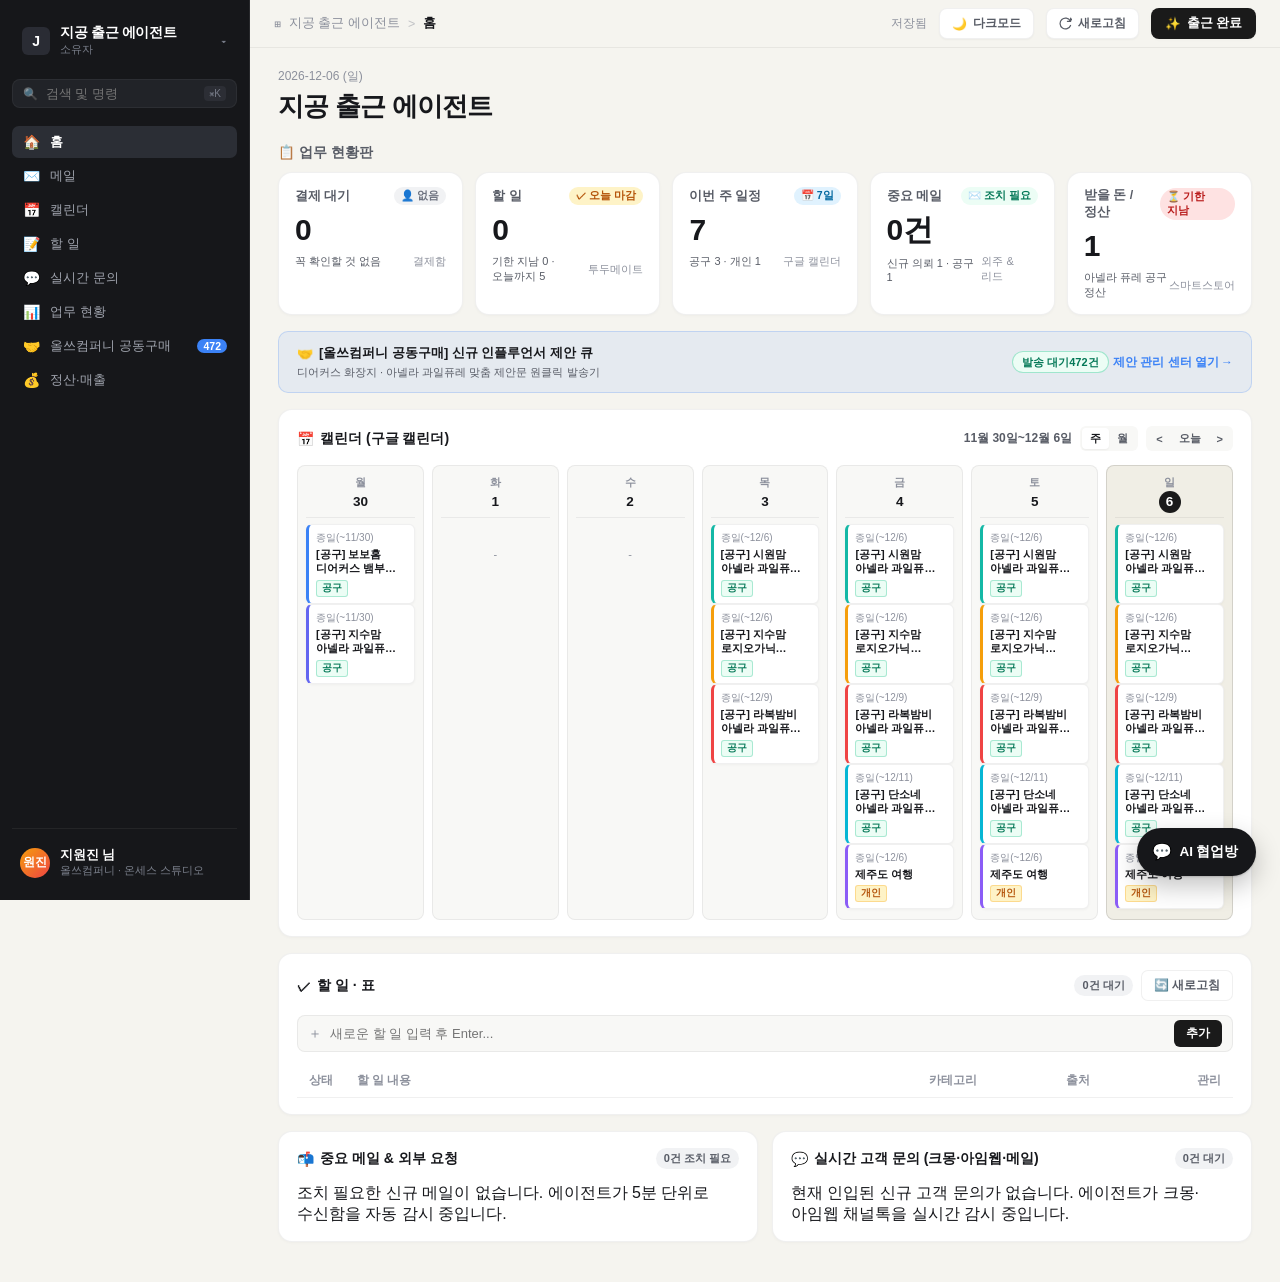
==== index.html @ 7f2f531b "chore: AI 협업방 iframe 캐시 버전 갱신(20261117b)" ====
<!DOCTYPE html>
<html lang="ko" data-theme="light">
<head>
  <meta charset="UTF-8">
  <meta name="viewport" content="width=device-width, initial-scale=1.0, maximum-scale=1.0, user-scalable=no">
  <title>지공 출근 에이전트 | 업무 현황 대시보드</title>
  <link rel="stylesheet" href="styles.css?v=20261116_airoomwide">
</head>
<body>
  <div class="app-container">
    <!-- Desktop Sidebar (Dark Theme) -->
    <aside class="sidebar">
      <!-- Workspace Brand Header -->
      <div class="workspace-header">
        <div class="workspace-brand">
          <div class="workspace-icon">J</div>
          <div class="workspace-titles">
            <div class="workspace-name">지공 출근 에이전트</div>
            <div class="workspace-role">소유자</div>
          </div>
        </div>
        <span class="workspace-arrow">▾</span>
      </div>

      <!-- Quick Command / Search Bar -->
      <div class="sidebar-search">
        <span class="search-icon">🔍</span>
        <input type="text" class="search-input" placeholder="검색 및 명령" readonly>
        <span class="search-shortcut">⌘K</span>
      </div>

      <!-- Main Navigation Menu -->
      <ul class="nav-menu">
        <li class="nav-item active" data-view="today-view">
          <span class="nav-icon">🏠</span>
          <span class="nav-label">홈</span>
        </li>
        <li class="nav-item" data-view="email-view">
          <span class="nav-icon">✉️</span>
          <span class="nav-label">메일</span>
          <span class="nav-badge" id="side-email-badge">1</span>
        </li>
        <li class="nav-item" data-view="calendar-view">
          <span class="nav-icon">📅</span>
          <span class="nav-label">캘린더</span>
        </li>
        <li class="nav-item" data-view="todo-view">
          <span class="nav-icon">📝</span>
          <span class="nav-label">할 일</span>
          <span class="nav-badge" id="side-todo-badge">5</span>
        </li>
        <li class="nav-item" data-view="inquiry-view">
          <span class="nav-icon">💬</span>
          <span class="nav-label">실시간 문의</span>
          <span class="nav-badge" id="side-inquiry-badge">3</span>
        </li>
        <li class="nav-item" data-view="work-status-view">
          <span class="nav-icon">📊</span>
          <span class="nav-label">업무 현황</span>
        </li>
        <li class="nav-item" data-view="gonggu-view">
          <span class="nav-icon">🤝</span>
          <span class="nav-label">올쓰컴퍼니 공동구매</span>
          <span class="nav-badge" id="side-gonggu-badge" style="background: var(--accent-blue); color: #fff;">30</span>
        </li>
        <li class="nav-item" data-view="sales-view">
          <span class="nav-icon">💰</span>
          <span class="nav-label">정산·매출</span>
        </li>
      </ul>

      <!-- User Profile at Sidebar Footer -->
      <div class="sidebar-footer">
        <div class="user-profile">
          <div class="avatar">원진</div>
          <div class="user-info">
            <div class="user-name">지원진 님</div>
            <div class="user-role">올쓰컴퍼니 · 온세스 스튜디오</div>
          </div>
        </div>
      </div>
    </aside>

    <!-- Mobile Drawer Backdrop -->
    <div class="sidebar-backdrop" id="sidebar-backdrop"></div>

    <!-- Main Content Area -->
    <div class="main-wrapper">
      <!-- Breadcrumb & Top Bar -->
      <header class="top-breadcrumb-bar">
        <div class="breadcrumb-left">
          <button class="mobile-menu-trigger" id="btn-mobile-sidebar-toggle" title="메뉴 열기">☰</button>
          <span class="crumb-icon">⊞</span>
          <span class="crumb-text">지공 출근 에이전트</span>
          <span class="crumb-sep">&gt;</span>
          <span class="crumb-active" id="breadcrumb-current">홈</span>
        </div>
        <div class="breadcrumb-right">
          <span class="status-save-text">저장됨</span>
          <button class="btn-header-tool" id="btn-theme-toggle" title="테마 전환">
            <span id="btn-theme-icon">🌙</span>
            <span id="btn-theme-label">다크모드</span>
          </button>
          <button class="btn-header-tool" id="btn-refresh-data" title="최신 데이터 새로고침 (메일·투두·캘린더)">
            <svg class="refresh-icon" width="13" height="13" viewBox="0 0 24 24" fill="none" stroke="currentColor" stroke-width="2.2" stroke-linecap="round" stroke-linejoin="round">
              <path d="M21.5 2v6h-6M21.34 15.57a10 10 0 1 1-.57-8.38l5.67-5.67"/>
            </svg>
            <span id="btn-refresh-label">새로고침</span>
          </button>
          <button class="btn-primary" id="btn-run-agent">
            <span>✨</span>
            <span id="btn-run-agent-text">출근 완료</span>
          </button>
          <script>
            (function(){
              try {
                var s = localStorage.getItem('jeegong_work_state');
                var b = document.getElementById('btn-run-agent');
                if (b && s === 'checked_in') {
                  b.className = 'btn-primary work-active';
                  b.innerHTML = '<span>🌙</span><span id="btn-run-agent-text">업무 종료</span>';
                } else if (b && s === 'finished') {
                  b.className = 'btn-primary work-finished';
                  b.innerHTML = '<span>🎉</span><span id="btn-run-agent-text">퇴근 완료 ✓</span>';
                }
              } catch(e) {}
            })();
          </script>
        </div>
      </header>

      <!-- Page Main Title Header -->
      <div class="dashboard-page-header">
        <div class="header-titles">
          <div class="sub-date" id="current-date-text">2026-11-10 (화)</div>
          <h1 class="main-title" id="page-title">지공 출근 에이전트</h1>
        </div>
      </div>

      <!-- Mobile Nav Tabs -->
      <nav class="mobile-nav-tabs">
        <button class="mobile-tab-btn active" data-view="today-view">🏠 홈</button>
        <button class="mobile-tab-btn" data-view="email-view">✉️ 메일</button>
        <button class="mobile-tab-btn" data-view="calendar-view">📅 캘린더</button>
        <button class="mobile-tab-btn" data-view="todo-view">📝 할 일</button>
        <button class="mobile-tab-btn" data-view="inquiry-view">💬 실시간 문의</button>
        <button class="mobile-tab-btn" data-view="work-status-view">📊 업무 현황</button>
        <button class="mobile-tab-btn" data-view="gonggu-view">🤝 공구 영업</button>
        <button class="mobile-tab-btn" data-view="sales-view">💰 정산·매출</button>
      </nav>

      <main class="content-body">
        <!-- VIEW 1: HOME (오늘의 업무 현황판) -->
        <section class="view-section active" id="today-view">
          
          <!-- 1. 업무 현황판 (5대 지표 카드 헤더) -->
          <div class="section-block-title">
            <span>📋 업무 현황판</span>
          </div>

          <div class="metrics-card-grid">
            <!-- 1. 결제 대기 -->
            <div class="metric-card">
              <div class="metric-card-top">
                <span class="metric-title">결제 대기</span>
                <span class="metric-pill pill-subtle">👤 없음</span>
              </div>
              <div class="metric-value">0</div>
              <div class="metric-footer">
                <span class="metric-sub">꼭 확인할 것 없음</span>
                <span class="metric-cat">결제함</span>
              </div>
            </div>

            <!-- 2. 할 일 -->
            <div class="metric-card">
              <div class="metric-card-top">
                <span class="metric-title">할 일</span>
                <span class="metric-pill pill-warning">✓ 오늘 마감</span>
              </div>
              <div class="metric-value" id="stat-todo-count">5</div>
              <div class="metric-footer">
                <span class="metric-sub">기한 지남 0 · 오늘까지 5</span>
                <span class="metric-cat">투두메이트</span>
              </div>
            </div>

            <!-- 3. 이번 주 일정 -->
            <div class="metric-card">
              <div class="metric-card-top">
                <span class="metric-title">이번 주 일정</span>
                <span class="metric-pill pill-info">📅 7일</span>
              </div>
              <div class="metric-value" id="stat-calendar-count">4</div>
              <div class="metric-footer">
                <span class="metric-sub">공구 3 · 개인 1</span>
                <span class="metric-cat">구글 캘린더</span>
              </div>
            </div>

            <!-- 4. 중요 메일 -->
            <div class="metric-card">
              <div class="metric-card-top">
                <span class="metric-title">중요 메일</span>
                <span class="metric-pill pill-success">✉️ 조치 필요</span>
              </div>
              <div class="metric-value" id="stat-email-count">3</div>
              <div class="metric-footer">
                <span class="metric-sub">신규 의뢰 1 · 공구 1</span>
                <span class="metric-cat">외주 & 리드</span>
              </div>
            </div>

            <!-- 5. 받을 돈 / 정산 -->
            <div class="metric-card">
              <div class="metric-card-top">
                <span class="metric-title">받을 돈 / 정산</span>
                <span class="metric-pill pill-danger">⏳ 기한 지남</span>
              </div>
              <div class="metric-value">1</div>
              <div class="metric-footer">
                <span class="metric-sub">아넬라 퓨레 공구 정산</span>
                <span class="metric-cat">스마트스토어</span>
              </div>
            </div>
          </div>

          <!-- [중요] 오늘 공동구매 실무 핵심 하이라이트 배너 -->
          <div class="today-gonggu-highlight-banner" onclick="if(window.switchNavView){window.switchNavView('gonggu-view');}else{document.querySelector('[data-view=\'gonggu-view\']').click();}">
            <div class="banner-text-area">
              <div style="font-size: 13px; font-weight: 700; color: var(--text-primary); display: flex; align-items: center; gap: 6px;">
                <span>🤝</span>
                <span>[올쓰컴퍼니 공동구매] 신규 인플루언서 제안 큐</span>
              </div>
              <div style="font-size: 11px; color: var(--text-secondary); margin-top: 3px;">
                디어커스 화장지 · 아넬라 과일퓨레 맞춤 제안문 원클릭 발송기
              </div>
            </div>
            <div class="banner-action-area">
              <span class="cat-tag cat-biz" style="font-size: 11px; font-weight: 600;">발송 대기 <span id="banner-gonggu-pending-count">83</span>건</span>
              <span style="font-size: 12px; color: var(--accent-blue); font-weight: 600; display: inline-flex; align-items: center; gap: 2px;">
                <span>제안 관리 센터 열기</span>
                <span>→</span>
              </span>
            </div>
          </div>

          <!-- 2. 구글 캘린더 주간 뷰 (단일 와이드 패널) -->
          <div class="dashboard-mid-grid">
            <div class="panel-card panel-calendar-week">
              <div class="panel-header">
                <div class="panel-title">
                  <span>📅</span>
                  <span id="cal-panel-title">캘린더 (구글 캘린더)</span>
                </div>
                <div class="cal-nav-controls">
                  <span class="cal-range-text" id="cal-week-range-text">11월 2일~8일</span>
                  <div class="cal-btn-group cal-mode-group">
                    <button class="cal-today-btn cal-mode-btn is-active" data-cal-mode="week">주</button>
                    <button class="cal-today-btn cal-mode-btn" data-cal-mode="month">월</button>
                  </div>
                  <div class="cal-btn-group">
                    <button class="cal-arrow-btn" id="btn-cal-prev" title="이전">&lt;</button>
                    <button class="cal-today-btn" id="btn-cal-today">오늘</button>
                    <button class="cal-arrow-btn" id="btn-cal-next" title="다음">&gt;</button>
                  </div>
                </div>
              </div>

              <!-- Weekly 7-Day Grid Container -->
              <div class="week-calendar-grid" id="week-calendar-container">
                <!-- Dynamically populated via JS -->
              </div>
            </div>
          </div>

          <!-- 3. 하단 섹션: ✓ 할 일 · 표 (Table Format) -->
          <div class="panel-card panel-todo-table-section">
            <div class="panel-header">
              <div class="panel-title">
                <span>✓</span>
                <span>할 일 · 표</span>
              </div>
              <div style="display: flex; align-items: center; gap: 8px;">
                <span class="section-badge" id="todomate-count-badge">5건 대기</span>
                <button class="btn-subtle" onclick="window.refreshTodomateOnly()" title="투두메이트 실시간 새로고침">🔄 새로고침</button>
              </div>
            </div>

            <!-- Quick Add Bar -->
            <div class="todo-quick-add-bar">
              <div class="todo-quick-add-input-wrap">
                <span class="quick-add-icon">＋</span>
                <input type="text" id="input-quick-add-todo" class="todo-quick-input" placeholder="새로운 할 일 입력 후 Enter..." autocomplete="off">
                <button type="button" class="btn-quick-add" onclick="window.handleQuickAddTodo()">추가</button>
              </div>
            </div>

            <!-- Modern Table Layout for Tasks -->
            <div class="todo-table-responsive">
              <table class="todo-modern-table">
                <thead>
                  <tr>
                    <th style="width: 44px; text-align: center;">상태</th>
                    <th>할 일 내용</th>
                    <th style="width: 140px;">카테고리</th>
                    <th style="width: 110px;">출처</th>
                    <th style="width: 100px; text-align: right;">관리</th>
                  </tr>
                </thead>
                <tbody id="todo-table-body">
                  <!-- Dynamically rendered via JS -->
                </tbody>
              </table>
            </div>
          </div>

          <!-- 4. 중요 메일 & 실시간 문의 & 업무 참고 자료 카드 섹션 -->
          <div class="dashboard-bottom-grid">
            <!-- 중요 메일 카드 -->
            <div class="panel-card">
              <div class="panel-header">
                <div class="panel-title">
                  <span>📬</span>
                  <span>중요 메일 & 외부 요청</span>
                </div>
                <span class="section-badge" id="email-badge">3건</span>
              </div>
              <div class="email-list" id="email-list-container">
                <!-- Injected via JS -->
              </div>
            </div>

            <!-- 실시간 고객 문의 카드 -->
            <div class="panel-card">
              <div class="panel-header">
                <div class="panel-title">
                  <span>💬</span>
                  <span>실시간 고객 문의 (크몽·아임웹·메일)</span>
                </div>
                <span class="section-badge" id="inquiry-badge">3건 대기</span>
              </div>
              <div class="inquiry-list" id="inquiry-list-container">
                <!-- Injected via JS -->
              </div>
            </div>
          </div>

        </section>

        <!-- VIEW 2: 메일 전용 뷰 -->
        <section class="view-section" id="email-view">
          <div class="view-summary-banner">
            <div>✉️ 조치 필요 <strong id="email-view-banner-count">0건</strong> · 온세스 스튜디오(`onsessdesign@gmail.com`), 개인(`dnjswls1540@gmail.com`), 네이버(`dnjsrns123@naver.com`) 3개 메일함 실시간 감지 중</div>
            <div style="font-size: 11px; color: var(--text-tertiary); white-space: nowrap;">5분 주기 자동 동기화</div>
          </div>
          <div class="panel-card">
            <div class="panel-header">
              <div class="panel-title">
                <span>✉️</span>
                <span>수신 메일 및 답장 초안 관리</span>
              </div>
              <span class="section-badge" id="email-view-badge">0건 조치 필요</span>
            </div>
            <div class="email-list" id="email-view-container">
              <!-- Injected via JS -->
            </div>
          </div>
        </section>

        <!-- VIEW 3: 캘린더 전용 뷰 -->
        <section class="view-section" id="calendar-view">
          <div class="view-summary-banner">
            <div>📅 이번 주 구글 캘린더 일정 <strong id="calendar-view-banner-count">0건</strong> · dnjswls1540@gmail.com</div>
            <div style="font-size: 11px; color: var(--text-tertiary); white-space: nowrap;">공동구매 런칭 및 개인 일정</div>
          </div>
          <div class="panel-card" style="margin-bottom: 16px;">
            <div class="panel-header">
              <div class="panel-title">
                <span>📅</span>
                <span>주간 캘린더 전체 그리드</span>
              </div>
              <div class="cal-nav-controls">
                <span class="cal-range-text" id="cal-full-range-text">11월 2일~8일</span>
              </div>
            </div>
            <div class="week-calendar-grid" id="calendar-full-view-container">
              <!-- Injected via JS -->
            </div>
          </div>
          <div class="panel-card">
            <div class="panel-header">
              <div class="panel-title">
                <span>📋</span>
                <span>주간 상세 일정 목록</span>
              </div>
              <span class="section-badge" id="calendar-agenda-badge">0건</span>
            </div>
            <div id="calendar-agenda-list" class="action-items-list">
              <!-- Injected via JS -->
            </div>
          </div>
        </section>

        <!-- VIEW 4: 할 일 전용 뷰 -->
        <section class="view-section" id="todo-view">
          <div class="view-summary-banner">
            <div>📝 오늘 미완료 <strong id="todo-view-banner-count">0건</strong> · 투두메이트(jeeallth) 및 에이전트 추천 우선순위</div>
            <div style="font-size: 11px; color: var(--text-tertiary); white-space: nowrap;">실시간 양방향 동기화</div>
          </div>
          <div class="panel-card">
            <div class="panel-header">
              <div class="panel-title">
                <span>📝</span>
                <span>오늘의 할 일 & 우선순위 관리</span>
              </div>
              <span class="section-badge" id="todo-view-badge">0건 남음</span>
            </div>
            <div class="todo-quick-add-bar">
              <div class="todo-quick-add-input-wrap">
                <span class="quick-add-icon">＋</span>
                <input type="text" class="todo-quick-input" id="todo-view-quick-input" placeholder="새로운 할 일 입력 후 Enter...">
                <button class="btn-quick-add" onclick="window.addTodoFromViewInput()">추가</button>
              </div>
            </div>
            <div class="todo-table-responsive">
              <table class="todo-modern-table">
                <thead>
                  <tr>
                    <th style="width: 44px; text-align: center;">상태</th>
                    <th>할 일 내용</th>
                    <th style="width: 125px; text-align: center;">카테고리</th>
                    <th style="width: 110px; text-align: center;">출처</th>
                    <th style="width: 60px; text-align: center;">관리</th>
                  </tr>
                </thead>
                <tbody id="todo-full-table-body">
                  <!-- Injected via JS -->
                </tbody>
              </table>
            </div>
          </div>
        </section>

        <!-- VIEW 5: 실시간 문의 전용 뷰 -->
        <section class="view-section" id="inquiry-view">
          <div class="view-summary-banner">
            <div>💬 실시간 고객 문의 <strong id="inquiry-view-banner-count">0건</strong> · 크몽('아닥사' 비즈) · 아임웹 채널톡 · 네이버 메일</div>
            <div style="font-size: 11px; color: var(--text-tertiary); white-space: nowrap;">실시간 감시 및 승인 발송</div>
          </div>
          <div class="panel-card">
            <div class="panel-header">
              <div class="panel-title">
                <span>💬</span>
                <span>실시간 고객 문의 목록</span>
              </div>
              <span class="section-badge" id="inquiry-view-badge">대기 0건</span>
            </div>
            <div class="inquiry-list" id="inquiry-exclusive-list-container">
              <!-- Injected via JS -->
            </div>
          </div>
        </section>

        <!-- VIEW 6: 업무 현황 뷰 -->
        <section class="view-section" id="work-status-view">
          <div class="view-summary-banner">
            <div>📊 <strong>지원진 님 멀티 비즈니스 현황판</strong> · 올쓰컴퍼니 · 온세스 스튜디오 · 지공J</div>
            <div style="font-size: 11px; color: var(--text-tertiary); white-space: nowrap;">에이전트 통합 관제</div>
          </div>
          <div class="dashboard-mid-grid" style="grid-template-columns: 1fr 1fr 1fr;">
            <!-- 올쓰컴퍼니 -->
            <div class="panel-card">
              <div class="panel-header">
                <div class="panel-title">
                  <span>🛍️</span>
                  <span>올쓰컴퍼니 (공구 중개)</span>
                </div>
                <span class="section-badge" style="background: var(--accent-green-light); color: var(--accent-green-text);">11월 진행</span>
              </div>
              <div style="font-size: 12.5px; line-height: 1.65; color: var(--text-secondary); display: flex; flex-direction: column; gap: 8px;">
                <div>• <strong>아넬라 퓨레</strong>: 짱빵실(11/2~6), 손뽀니(11/8~12)</div>
                <div>• <strong>울렌 부츠</strong>: 데이원(11/3~10), 제이백(11/11~15)</div>
                <div>• <strong>로지오가닉</strong>: 챔맘(11/9~12), 짱빵실(11/10~14)</div>
                <div>• <strong>푸드케어 클레</strong>: 제안서 발송 후 회신 대기 중</div>
              </div>
            </div>
            <!-- 온세스 스튜디오 -->
            <div class="panel-card">
              <div class="panel-header">
                <div class="panel-title">
                  <span>💻</span>
                  <span>온세스 스튜디오 (웹제작)</span>
                </div>
                <span class="section-badge" style="background: var(--accent-blue-light); color: var(--accent-blue-text);">외주 대기</span>
              </div>
              <div style="font-size: 12.5px; line-height: 1.65; color: var(--text-secondary); display: flex; flex-direction: column; gap: 8px;">
                <div>• <strong>켈빈조명 (식스샵)</strong>: 송두혁 대표님 맞춤 견적 답장 발송 완료 (고객 회신 대기)</div>
                <div>• <strong>아임웹 채널톡</strong>: 실시간 외주 문의 감시 중</div>
                <div>• <strong>웹 대시보드</strong>: 실시간 동기화 및 Lean-AX B2B SaaS 가동</div>
              </div>
            </div>
            <!-- 지공J / 교육 -->
            <div class="panel-card">
              <div class="panel-header">
                <div class="panel-title">
                  <span>📚</span>
                  <span>지공J & 교육·콘텐츠</span>
                </div>
                <span class="section-badge" style="background: var(--accent-yellow-light); color: var(--accent-yellow-text);">상품 운영</span>
              </div>
              <div style="font-size: 12.5px; line-height: 1.65; color: var(--text-secondary); display: flex; flex-direction: column; gap: 8px;">
                <div>• <strong>클래스101</strong>: 상품 페이지 '무자본' 키워드 수정 과제</div>
                <div>• <strong>크몽 전자책</strong>: #582625 승인 검토 완료 상태</div>
                <div>• <strong>런쓴 전자책</strong>: 『5일만에 팔리는 전자책 쓰기』 11/15 발송 일정 모니터링</div>
              </div>
            </div>
          </div>
        </section>

        <!-- VIEW 7: 올쓰컴퍼니 공동구매 뷰 -->
        <section class="view-section" id="gonggu-view">
          <div class="view-summary-banner">
            <div>🤝 <strong>올쓰컴퍼니 공동구매</strong> · 인플루언서 제안 관리 및 파이프라인</div>
            <div style="font-size: 11px; color: var(--text-tertiary); white-space: nowrap;">인플루언서 발굴 및 맞춤 제안문 원클릭 발송기</div>
          </div>

          <!-- 다중 상품/캠페인 전환 탭 바 -->
          <div class="gonggu-campaign-tabs" id="gonggu-campaign-tabs">
            <!-- JS에서 gongguCampaigns 기반 동적 렌더링 -->
          </div>

          <!-- 활성 제안 캠페인 패널 -->
          <div class="panel-card" style="margin-bottom: 20px;">
            <div class="panel-header" style="flex-wrap: wrap; gap: 8px;">
              <div class="panel-title" id="gonggu-active-title">
                <span>🎯</span>
                <span>디어커스 뱀부500 대나무 화장지 (30명 맞춤 제안)</span>
              </div>
              <div style="display: flex; gap: 8px; align-items: center;">
                <span class="section-badge" id="gonggu-active-badge" style="background: var(--accent-blue-light); color: var(--accent-blue-text);">댓글 100개+ 실사 검증</span>
                <a href="https://docs.google.com/spreadsheets/d/14m88HAa0UiXZHC6TG0uBqmvbCzPno6yh/edit" target="_blank" class="btn-sm-tool" style="text-decoration: none;">📊 마스터 시트 열기 ↗</a>
              </div>
            </div>

            <!-- 캠페인 서머리 바 & 검색 필터 -->
            <div style="padding: 12px 16px; background: var(--bg-card-subtle); border-radius: 8px; margin-bottom: 14px; display: flex; flex-wrap: wrap; justify-content: space-between; align-items: center; gap: 10px; border: 1px solid var(--border-subtle);">
              <div style="font-size: 12px; color: var(--text-secondary); line-height: 1.5;" id="gonggu-active-meta">
                • <strong>타깃</strong>: 리빙, 살림, 청소, 주방, 요리 (팔로워 3만+, 댓글 100+, 최근 1달 활동, 중복 0건)<br>
                • <strong>안내</strong>: 제안문은 바로 수정할 수 있으며, <strong>[📋 원클릭 복사]</strong> 버튼을 누르면 수정된 최신 내용이 즉시 복사됩니다.
              </div>
              <div style="display: flex; gap: 8px; align-items: center;">
                <input type="text" id="gonggu-search-input" placeholder="계정 검색 (@라임블리 등)..." style="padding: 6px 12px; font-size: 12px; border: 1px solid var(--border-subtle); border-radius: 6px; background: var(--bg-card); color: var(--text-primary); width: 170px;">
                <div style="font-size: 11.5px; font-weight: 600; color: var(--accent-blue); padding: 4px 10px; background: var(--bg-card); border-radius: 6px; border: 1px solid var(--border-subtle); white-space: nowrap;">
                  ⚡ 발송 대기: <span id="gonggu-total-counter" style="color: var(--accent-blue); font-weight: 700;">21</span>명
                </div>
              </div>
            </div>

            <!-- 인플루언서 카드 동적 렌더링 컨테이너 -->
            <div id="gonggu-campaign-list" class="gonggu-campaign-container">
              <!-- JS에서 동적 렌더링 -->
            </div>
          </div>
        </section>

        <!-- VIEW 8: 정산·매출 뷰 -->
        <section class="view-section" id="sales-view">
          <div class="view-summary-banner">
            <div>💰 <strong>정산 및 매출 현황판</strong> · 크몽 · 카카오 비즈니스 · 스마트스토어</div>
            <div style="font-size: 11px; color: var(--text-tertiary); white-space: nowrap;">세금계산서 및 수수료 실시간 실사</div>
          </div>
          <div class="dashboard-mid-grid" style="grid-template-columns: 1fr 1fr 1fr;">
            <div class="panel-card">
              <div class="panel-header">
                <div class="panel-title"><span>🧾</span><span>크몽 10월 정산</span></div>
                <span class="section-badge" style="background: var(--accent-green-light); color: var(--accent-green-text);">발행 완료</span>
              </div>
              <div style="font-size: 20px; font-weight: 800; color: var(--text-primary); margin: 6px 0 10px 0;">18,850원</div>
              <div style="font-size: 11.5px; color: var(--text-secondary); line-height: 1.65;">
                • 공급가액: 17,136원 (세액 1,714원)<br>
                • 품목: 10월 판매 수수료 (전자세금계산서 역발행)<br>
                • 상태: 11/1 팝빌 발행 완료 확인
              </div>
            </div>
            <div class="panel-card">
              <div class="panel-header">
                <div class="panel-title"><span>💳</span><span>카카오 페이노트</span></div>
                <span class="section-badge" style="background: var(--accent-blue-light); color: var(--accent-blue-text);">결제 완료</span>
              </div>
              <div style="font-size: 20px; font-weight: 800; color: var(--text-primary); margin: 6px 0 10px 0;">129,000원</div>
              <div style="font-size: 11.5px; color: var(--text-secondary); line-height: 1.65;">
                • 품목: 대표 전자책 실결제<br>
                • 결제 방식: 페이노트 비즈니스 채널<br>
                • 상태: 매출 집계 반영 완료
              </div>
            </div>
            <div class="panel-card">
              <div class="panel-header">
                <div class="panel-title"><span>🛒</span><span>스마트스토어 더올쓰</span></div>
                <span class="section-badge" style="background: var(--accent-green-light); color: var(--accent-green-text);">빠른정산 유지</span>
              </div>
              <div style="font-size: 20px; font-weight: 800; color: var(--text-primary); margin: 6px 0 10px 0;">정상 가동</div>
              <div style="font-size: 11.5px; color: var(--text-secondary); line-height: 1.65;">
                • 기준: 거래건수 및 반품률 충족<br>
                • 빠른정산: 당일/익일 즉시 정산 유지<br>
                • 상태: 11/1 네이버 통지 확인
              </div>
            </div>
          </div>
        </section>

      </main>
    </div>
  </div>

  <!-- Floating AI 협업방 위젯 (기존 구름이 챗봇 자리 · 2026-11-16 4차) -->
  <div class="airoom-widget" id="airoom-widget" data-open="false">
    <section class="airoom-panel" id="airoom-panel" aria-hidden="true" aria-label="AI 협업방">
      <header class="airoom-panel__bar">
        <span class="airoom-panel__avatars" aria-hidden="true">
          <i class="airoom-av" data-tone="pickle">구</i>
          <i class="airoom-av" data-tone="claude">클</i>
          <i class="airoom-av" data-tone="codex">코</i>
          <i class="airoom-av" data-tone="cue">C</i>
        </span>
        <div class="airoom-panel__titles">
          <strong class="airoom-panel__title">AI 협업방 · 4인</strong>
          <span class="airoom-panel__sub">구름이(피클)·클로드·코덱스·Cue</span>
        </div>
        <a class="airoom-panel__btn" id="airoom-open-tab" href="./ai-chat-room/?room=Jeegong_0724" target="_blank" rel="noopener">새 탭에서 열기</a>
        <button class="airoom-panel__close" id="airoom-close" type="button" aria-label="닫기" title="닫기">✕</button>
      </header>
      <div class="airoom-panel__body">
        <iframe class="airoom-frame" id="airoom-frame" title="AI 협업방 — 구름이(피클)·클로드·코덱스·Cue"
                data-src="./ai-chat-room/?room=Jeegong_0724&amp;embed=1&amp;v=20261117b"
                loading="lazy" referrerpolicy="strict-origin-when-cross-origin" allow="clipboard-write"></iframe>
      </div>
    </section>

    <button class="airoom-launcher" id="airoom-launcher" type="button" aria-expanded="false" aria-controls="airoom-panel" title="AI 협업방 열기 — 구름이(피클)·클로드·코덱스·Cue">
      <span class="airoom-launcher__icon" aria-hidden="true">💬</span>
      <span class="airoom-launcher__label">AI 협업방</span>
      <span class="airoom-launcher__badge" id="airoom-badge" aria-live="polite" aria-label="안 읽은 메시지" hidden></span>
    </button>
  </div>

  <div class="toast-notice" id="toast-notice">클립보드에 복사되었습니다.</div>

  <script src="app.js?v=20261117_airoom4"></script>
</body>
</html>
---- styles.css ----
/* 
  지공 출근 에이전트 대시보드 (v2.0 Lean-AX 스타일 리뉴얼)
  다크 사이드바 + 웜 크림/베이지 오프화이트 레이아웃 + 구글 캘린더 주간 뷰 + 모던 테이블
*/

:root {
  /* Lean-AX Style Palette */
  --bg-page: #f5f4ef;
  --bg-sidebar: #16171a;
  --bg-sidebar-hover: #22242a;
  --bg-sidebar-active: #2b2e35;
  --bg-card: #ffffff;
  --bg-card-subtle: #f8f8f6;
  --bg-card-hover: #faf9f5;
  
  --border-subtle: rgba(0, 0, 0, 0.06);
  --border-strong: rgba(0, 0, 0, 0.12);
  --border-sidebar: rgba(255, 255, 255, 0.08);

  --text-primary: #17181c;
  --text-secondary: #585c66;
  --text-tertiary: #8c909c;
  --text-sidebar: #9fa3ad;
  --text-sidebar-bright: #ffffff;

  --accent-yellow: #f59e0b;
  --accent-yellow-light: #fef3c7;
  --accent-yellow-text: #b45309;
  --accent-green: #10b981;
  --accent-green-light: #ecfdf5;
  --accent-green-text: #047857;
  --accent-blue: #3b82f6;
  --accent-blue-light: #eff6ff;
  --accent-blue-text: #1d4ed8;
  --accent-red: #ef4444;
  --accent-red-light: #fef2f2;
  --accent-red-text: #b91c1c;
  --accent-purple: #8b5cf6;
  --accent-purple-light: #f5f3ff;
  --accent-purple-text: #6d28d9;

  --radius-xs: 4px;
  --radius-sm: 8px;
  --radius-md: 14px;
  --radius-lg: 18px;
  --radius-pill: 9999px;

  --shadow-sm: 0 1px 3px rgba(0, 0, 0, 0.03);
  --shadow-md: 0 4px 14px rgba(0, 0, 0, 0.04);
  --shadow-lg: 0 10px 28px rgba(0, 0, 0, 0.06);

  --font-family: -apple-system, BlinkMacSystemFont, "Pretendard Variable", Pretendard, "SF Pro Display", "SF Pro Text", "Segoe UI", Roboto, sans-serif;
}

[data-theme="dark"] {
  --bg-page: #0f1013;
  --bg-sidebar: #141518;
  --bg-sidebar-hover: #1c1d22;
  --bg-sidebar-active: #262830;
  --bg-card: #18191e;
  --bg-card-subtle: #1f2128;
  --bg-card-hover: #23252d;
  
  --border-subtle: rgba(255, 255, 255, 0.08);
  --border-strong: rgba(255, 255, 255, 0.16);
  --border-sidebar: rgba(255, 255, 255, 0.08);

  --text-primary: #f3f4f6;
  --text-secondary: #9ca3af;
  --text-tertiary: #6b7280;
  --text-sidebar: #8b909a;
  --text-sidebar-bright: #ffffff;

  --accent-blue-light: rgba(59, 130, 246, 0.18);
  --accent-blue-text: #93c5fd;
  --accent-green-light: rgba(16, 185, 129, 0.18);
  --accent-green-text: #6ee7b7;
  --accent-yellow-light: rgba(245, 158, 11, 0.18);
  --accent-yellow-text: #fcd34d;
  --accent-red-light: rgba(239, 68, 68, 0.18);
  --accent-red-text: #fca5a5;
  --accent-purple-light: rgba(139, 92, 246, 0.18);
  --accent-purple-text: #c4b5fd;

  --shadow-sm: 0 1px 3px rgba(0, 0, 0, 0.3);
  --shadow-md: 0 4px 20px rgba(0, 0, 0, 0.4);
}

* {
  box-sizing: border-box;
  margin: 0;
  padding: 0;
  -webkit-font-smoothing: antialiased;
}

body {
  font-family: var(--font-family);
  background-color: var(--bg-page);
  color: var(--text-primary);
  min-height: 100vh;
  display: flex;
  overflow-x: hidden;
  word-break: keep-all;
  transition: background-color 0.2s ease, color 0.2s ease;
}

/* App Container */
.app-container {
  display: flex;
  width: 100%;
  min-height: 100vh;
}

/* =========================================================
   1. DARK SIDEBAR (스크린샷 스타일 완벽 재현)
   ========================================================= */
.sidebar {
  width: 250px;
  background-color: var(--bg-sidebar);
  color: var(--text-sidebar);
  border-right: 1px solid var(--border-sidebar);
  padding: 16px 12px;
  display: flex;
  flex-direction: column;
  position: sticky;
  top: 0;
  height: 100vh;
  z-index: 50;
  flex-shrink: 0;
  user-select: none;
}

/* Workspace Brand Header */
.workspace-header {
  display: flex;
  align-items: center;
  justify-content: space-between;
  padding: 8px 10px;
  border-radius: var(--radius-sm);
  cursor: pointer;
  margin-bottom: 14px;
  transition: background-color 0.15s ease;
}
.workspace-header:hover {
  background-color: var(--bg-sidebar-hover);
}
.workspace-brand {
  display: flex;
  align-items: center;
  gap: 10px;
}
.workspace-icon {
  width: 28px;
  height: 28px;
  background-color: #2a2c34;
  color: #ffffff;
  border-radius: 6px;
  display: flex;
  align-items: center;
  justify-content: center;
  font-weight: 800;
  font-size: 14px;
  letter-spacing: -0.5px;
}
.workspace-titles {
  display: flex;
  flex-direction: column;
}
.workspace-name {
  color: var(--text-sidebar-bright);
  font-size: 13.5px;
  font-weight: 700;
  letter-spacing: -0.3px;
}
.workspace-role {
  font-size: 11px;
  color: #787d89;
}
.workspace-arrow {
  font-size: 11px;
  color: #787d89;
}

/* Search Bar */
.sidebar-search {
  display: flex;
  align-items: center;
  background-color: #212328;
  border: 1px solid rgba(255, 255, 255, 0.05);
  border-radius: 8px;
  padding: 6px 10px;
  margin-bottom: 18px;
  gap: 8px;
  cursor: pointer;
}
.search-icon {
  font-size: 12px;
  opacity: 0.7;
}
.search-input {
  background: transparent;
  border: none;
  outline: none;
  color: #ffffff;
  font-size: 12.5px;
  width: 100%;
  cursor: pointer;
}
.search-shortcut {
  font-size: 10px;
  color: #787d89;
  background-color: #2c2e35;
  padding: 2px 5px;
  border-radius: 4px;
}

/* Favorites Section */
.sidebar-section-title {
  font-size: 11px;
  color: #6a6f7b;
  font-weight: 600;
  padding: 4px 10px;
  margin-bottom: 4px;
}
.sidebar-fav-item {
  display: flex;
  align-items: center;
  gap: 8px;
  padding: 6px 10px;
  border-radius: 6px;
  font-size: 12.5px;
  color: var(--text-sidebar-bright);
  cursor: pointer;
  margin-bottom: 12px;
  transition: background-color 0.15s;
}
.sidebar-fav-item:hover {
  background-color: var(--bg-sidebar-hover);
}
.fav-icon {
  font-size: 13px;
}

/* Navigation Menu */
.nav-menu {
  list-style: none;
  display: flex;
  flex-direction: column;
  gap: 2px;
  flex: 1;
  overflow-y: auto;
}
.nav-item {
  display: flex;
  align-items: center;
  gap: 10px;
  padding: 7px 10px;
  border-radius: 7px;
  font-size: 13px;
  font-weight: 500;
  color: var(--text-sidebar);
  cursor: pointer;
  transition: all 0.15s ease;
  position: relative;
}
.nav-item:hover {
  background-color: var(--bg-sidebar-hover);
  color: var(--text-sidebar-bright);
}
.nav-item.active {
  background-color: var(--bg-sidebar-active);
  color: #ffffff;
  font-weight: 600;
}
.nav-icon {
  font-size: 14px;
  width: 18px;
  text-align: center;
}
.nav-label {
  flex: 1;
}
.nav-badge {
  background-color: var(--accent-yellow);
  color: #000000;
  font-size: 10.5px;
  font-weight: 700;
  padding: 1px 6px;
  border-radius: var(--radius-pill);
  min-width: 17px;
  text-align: center;
}

/* Secondary Menu */
.sidebar-secondary-menu {
  padding-top: 10px;
  border-top: 1px solid rgba(255, 255, 255, 0.06);
  display: flex;
  flex-direction: column;
  gap: 2px;
  margin-bottom: 12px;
}
.sec-item {
  padding: 6px 10px;
  border-radius: 6px;
  font-size: 12px;
  color: #8c909c;
  cursor: pointer;
  transition: all 0.15s;
}
.sec-item:hover {
  background-color: var(--bg-sidebar-hover);
  color: #ffffff;
}

/* Profile Footer */
.sidebar-footer {
  padding-top: 12px;
  border-top: 1px solid rgba(255, 255, 255, 0.06);
}
.user-profile {
  display: flex;
  align-items: center;
  gap: 10px;
  padding: 6px 8px;
  border-radius: var(--radius-sm);
  cursor: pointer;
}
.user-profile:hover {
  background-color: var(--bg-sidebar-hover);
}
.avatar {
  width: 30px;
  height: 30px;
  border-radius: 50%;
  background: linear-gradient(135deg, #f59e0b, #ef4444);
  color: #ffffff;
  display: flex;
  align-items: center;
  justify-content: center;
  font-size: 12px;
  font-weight: 700;
}
.user-info {
  display: flex;
  flex-direction: column;
}
.user-name {
  color: #ffffff;
  font-size: 12.5px;
  font-weight: 600;
}
.user-role {
  color: #7b808c;
  font-size: 10.5px;
}

/* =========================================================
   2. MAIN CONTENT WRAPPER & TOP BAR
   ========================================================= */
.main-wrapper {
  flex: 1;
  display: flex;
  flex-direction: column;
  min-width: 0;
  background-color: var(--bg-page);
}

/* Top Breadcrumb Bar */
.top-breadcrumb-bar {
  height: 48px;
  padding: 0 24px;
  display: flex;
  align-items: center;
  justify-content: space-between;
  border-bottom: 1px solid var(--border-subtle);
  background-color: var(--bg-page);
}
.breadcrumb-left {
  display: flex;
  align-items: center;
  gap: 8px;
  font-size: 12.5px;
  color: var(--text-tertiary);
}
.crumb-icon {
  font-size: 13px;
}
.crumb-sep {
  opacity: 0.5;
}
.crumb-active {
  color: var(--text-primary);
  font-weight: 600;
}

.breadcrumb-right {
  display: flex;
  align-items: center;
  gap: 12px;
}
.status-save-text {
  font-size: 11.5px;
  color: var(--text-tertiary);
}
/* Top Bar Action Tool Buttons (버튼식 디자인: 명확한 테두리·배경·텍스트 탑재) */
.btn-header-tool {
  background-color: var(--bg-card);
  border: 1px solid var(--border-subtle);
  cursor: pointer;
  padding: 6px 12px;
  border-radius: var(--radius-sm);
  color: var(--text-secondary);
  font-size: 12px;
  font-weight: 600;
  display: inline-flex;
  align-items: center;
  gap: 6px;
  transition: all 0.15s ease;
  white-space: nowrap;
  box-shadow: 0 1px 2px rgba(0, 0, 0, 0.04);
}
.btn-header-tool:hover {
  background-color: var(--border-subtle);
  color: var(--text-primary);
  border-color: rgba(0, 0, 0, 0.18);
  transform: translateY(-0.5px);
}
.btn-header-tool:active {
  transform: translateY(0);
}
.btn-header-tool svg {
  display: inline-block;
  vertical-align: middle;
}
.btn-header-tool.spinning svg {
  animation: spin 0.8s linear infinite;
}

[data-theme="dark"] .btn-header-tool {
  background-color: #222530;
  border: 1px solid rgba(255, 255, 255, 0.16);
  color: #e2e4e9;
  box-shadow: 0 1px 2px rgba(0, 0, 0, 0.35);
}
[data-theme="dark"] .btn-header-tool:hover {
  background-color: #2b2e3c;
  border-color: rgba(255, 255, 255, 0.28);
  color: #ffffff;
}

.icon-tool-btn {
  background: transparent;
  border: none;
  cursor: pointer;
  padding: 6px;
  border-radius: 6px;
  color: var(--text-secondary);
  display: flex;
  align-items: center;
  justify-content: center;
  transition: all 0.15s;
}
.icon-tool-btn:hover {
  background-color: rgba(0, 0, 0, 0.05);
  color: var(--text-primary);
}

/* Run Agent Button */
.btn-primary {
  background-color: #1a1a1a;
  color: #ffffff;
  border: none;
  padding: 7px 14px;
  border-radius: var(--radius-sm);
  font-size: 12.5px;
  font-weight: 600;
  display: inline-flex;
  align-items: center;
  gap: 6px;
  cursor: pointer;
  box-shadow: var(--shadow-sm);
  transition: all 0.2s ease;
}
.btn-primary:hover {
  background-color: #000000;
  transform: translateY(-1px);
}
.btn-primary.work-active {
  background-color: #d97706;
}
.btn-primary.work-finished {
  background-color: var(--accent-green);
}

/* Dashboard Page Header */
.dashboard-page-header {
  padding: 20px 28px 12px 28px;
  display: flex;
  align-items: flex-end;
  justify-content: space-between;
}
.sub-date {
  font-size: 12px;
  color: var(--text-tertiary);
  margin-bottom: 4px;
}
.main-title {
  font-size: 26px;
  font-weight: 800;
  letter-spacing: -0.8px;
  color: var(--text-primary);
}
.header-actions {
  display: flex;
  gap: 8px;
}
.btn-subtle {
  background-color: var(--bg-card);
  border: 1px solid var(--border-subtle);
  color: var(--text-secondary);
  font-size: 12px;
  font-weight: 600;
  padding: 6px 12px;
  border-radius: 7px;
  cursor: pointer;
  transition: all 0.15s;
}
.btn-subtle:hover {
  background-color: var(--bg-card-subtle);
  color: var(--text-primary);
}
.btn-subtle-primary {
  background-color: var(--bg-card);
  border: 1px solid var(--border-strong);
  color: var(--text-primary);
  font-size: 12px;
  font-weight: 700;
  padding: 6px 12px;
  border-radius: 7px;
  cursor: pointer;
}
.btn-subtle-primary:hover {
  background-color: #ffffff;
  box-shadow: var(--shadow-sm);
}

/* Mobile Nav Tabs */
.mobile-nav-tabs {
  display: none;
  overflow-x: auto;
  padding: 8px 16px;
  background-color: var(--bg-card);
  border-bottom: 1px solid var(--border-subtle);
  gap: 8px;
}
.mobile-tab-btn {
  background: transparent;
  border: 1px solid var(--border-subtle);
  padding: 6px 12px;
  border-radius: var(--radius-pill);
  font-size: 12.5px;
  font-weight: 600;
  color: var(--text-secondary);
  white-space: nowrap;
}
.mobile-tab-btn.active {
  background-color: #1a1a1a;
  color: #ffffff;
  border-color: #1a1a1a;
}

/* Content Body */
.content-body {
  padding: 8px 28px 40px 28px;
  flex: 1;
}

/* View Sections */
.view-section {
  display: none;
}
.view-section.active {
  display: block;
}

/* =========================================================
   3. 업무 현황판 (상단 5개 지표 카드)
   ========================================================= */
.section-block-title {
  font-size: 13.5px;
  font-weight: 700;
  color: var(--text-secondary);
  margin-bottom: 10px;
  display: flex;
  align-items: center;
  gap: 6px;
}

.metrics-card-grid {
  display: grid;
  grid-template-columns: repeat(5, 1fr);
  gap: 12px;
  margin-bottom: 16px;
}

.metric-card {
  background-color: var(--bg-card);
  border: 1px solid var(--border-subtle);
  border-radius: var(--radius-md);
  padding: 14px 16px;
  box-shadow: var(--shadow-sm);
  display: flex;
  flex-direction: column;
  transition: transform 0.15s, box-shadow 0.15s;
}
.metric-card:hover {
  transform: translateY(-2px);
  box-shadow: var(--shadow-md);
}

.metric-card-top {
  display: flex;
  align-items: center;
  justify-content: space-between;
  margin-bottom: 8px;
}
.metric-title {
  font-size: 12.5px;
  font-weight: 600;
  color: var(--text-secondary);
}

.metric-pill {
  font-size: 10.5px;
  font-weight: 600;
  padding: 2px 7px;
  border-radius: var(--radius-pill);
}
.pill-subtle { background-color: #f1f2f4; color: #6e7380; }
.pill-warning { background-color: #fef3c7; color: #b45309; }
.pill-info { background-color: #e0f2fe; color: #0369a1; }
.pill-success { background-color: #ecfdf5; color: #047857; }
.pill-danger { background-color: #fee2e2; color: #b91c1c; }

.metric-value {
  font-size: 30px;
  font-weight: 800;
  color: var(--text-primary);
  line-height: 1.1;
  margin-bottom: 8px;
  letter-spacing: -0.5px;
}

.metric-footer {
  display: flex;
  align-items: center;
  justify-content: space-between;
  font-size: 11px;
  color: var(--text-tertiary);
}
.metric-sub {
  color: var(--text-secondary);
  font-weight: 500;
}

/* =========================================================
   4. 구글 캘린더 주간 뷰 (단일 와이드 패널)
   ========================================================= */
.dashboard-mid-grid {
  display: block;
  margin-bottom: 16px;
}

.panel-card {
  background-color: var(--bg-card);
  border: 1px solid var(--border-subtle);
  border-radius: var(--radius-md);
  padding: 16px 18px;
  box-shadow: var(--shadow-sm);
  display: flex;
  flex-direction: column;
}

.panel-header {
  display: flex;
  align-items: center;
  justify-content: space-between;
  margin-bottom: 14px;
}
.panel-title {
  font-size: 14px;
  font-weight: 700;
  display: flex;
  align-items: center;
  gap: 6px;
  color: var(--text-primary);
}
.panel-more {
  color: var(--text-tertiary);
  cursor: pointer;
  font-size: 14px;
}

/* A. Action Needed List */
.action-items-list {
  display: flex;
  flex-direction: column;
  gap: 8px;
}
.action-item {
  display: flex;
  align-items: center;
  justify-content: space-between;
  padding: 9px 12px;
  background-color: var(--bg-card-subtle);
  border-radius: var(--radius-sm);
  cursor: pointer;
  transition: all 0.15s;
}
.action-item:hover {
  background-color: #eae9e2;
  transform: translateX(2px);
}
.action-left {
  display: flex;
  align-items: center;
  gap: 8px;
}
.action-icon {
  font-size: 13px;
}
.action-text {
  font-size: 12.5px;
  font-weight: 600;
  color: var(--text-primary);
}
.action-badge {
  font-size: 11px;
  font-weight: 700;
  padding: 2px 7px;
  border-radius: var(--radius-pill);
}
.badge-red { background-color: var(--accent-red-light); color: var(--accent-red); }
.badge-orange { background-color: #fff7ed; color: #ea580c; }
.badge-yellow { background-color: var(--accent-yellow-light); color: #b45309; }

/* B. Google Calendar Weekly 7-Day Grid (핵심!) */
.cal-nav-controls {
  display: flex;
  align-items: center;
  gap: 8px;
}
.cal-range-text {
  font-size: 12px;
  font-weight: 600;
  color: var(--text-secondary);
}
.cal-btn-group {
  display: flex;
  align-items: center;
  background-color: var(--bg-card-subtle);
  border-radius: 6px;
  padding: 2px;
}
.cal-arrow-btn, .cal-today-btn {
  background: transparent;
  border: none;
  font-size: 11px;
  font-weight: 600;
  padding: 3px 8px;
  border-radius: 4px;
  cursor: pointer;
  color: var(--text-secondary);
}
.cal-arrow-btn:hover, .cal-today-btn:hover {
  background-color: #ffffff;
  color: var(--text-primary);
  box-shadow: 0 1px 2px rgba(0,0,0,0.05);
}
.panel-add-icon {
  font-size: 14px;
  color: var(--text-tertiary);
  cursor: pointer;
}

.week-calendar-grid {
  display: grid;
  grid-template-columns: repeat(7, 1fr);
  gap: 8px;
  flex: 1;
  min-height: 200px;
}

.day-column {
  background-color: var(--bg-card-subtle);
  border: 1px solid var(--border-subtle);
  border-radius: var(--radius-sm);
  padding: 10px 8px;
  display: flex;
  flex-direction: column;
  gap: 6px;
  min-height: 190px;
  transition: background-color 0.15s, border-color 0.15s;
}
.day-column.is-today {
  background-color: #f0eee5;
  border: 1px solid rgba(0, 0, 0, 0.12);
}
[data-theme="dark"] .day-column {
  background-color: #17181e;
  border: 1px solid rgba(255, 255, 255, 0.06);
}
[data-theme="dark"] .day-column.is-today {
  background-color: #1e2029;
  border: 1px solid rgba(59, 130, 246, 0.45);
  box-shadow: 0 0 14px rgba(59, 130, 246, 0.12);
}

.day-header {
  text-align: center;
  padding-bottom: 4px;
  border-bottom: 1px solid var(--border-subtle);
}
.day-name {
  font-size: 10.5px;
  color: var(--text-tertiary);
  font-weight: 600;
}
[data-theme="dark"] .day-name {
  color: #9ca3af;
}
.day-num {
  font-size: 13.5px;
  font-weight: 700;
  color: var(--text-primary);
  display: inline-block;
  width: 22px;
  height: 22px;
  line-height: 22px;
  border-radius: 50%;
  margin-top: 1px;
}
.day-column.is-today .day-num {
  background-color: #1a1a1a;
  color: #ffffff;
}
[data-theme="dark"] .day-column.is-today .day-num {
  background-color: #3b82f6;
  color: #ffffff;
  box-shadow: 0 2px 8px rgba(59, 130, 246, 0.4);
}

/* Event Card inside Calendar Day */
.cal-event-card {
  background-color: #ffffff;
  border: 1px solid rgba(0, 0, 0, 0.06);
  border-radius: 6px;
  padding: 6px 7px;
  box-shadow: 0 1px 3px rgba(0, 0, 0, 0.04);
  font-size: 11px;
  line-height: 1.35;
  cursor: pointer;
  border-left: 3px solid #3b82f6;
  display: flex;
  flex-direction: column;
  gap: 2px;
  transition: transform 0.1s, background-color 0.15s, border-color 0.15s;
}
.cal-event-card:hover {
  transform: translateY(-1px);
  box-shadow: var(--shadow-sm);
}
[data-theme="dark"] .cal-event-card {
  background-color: #23252d;
  border: 1px solid rgba(255, 255, 255, 0.08);
  box-shadow: 0 2px 6px rgba(0, 0, 0, 0.25);
}
[data-theme="dark"] .cal-event-card:hover {
  background-color: #2a2c36;
  border-color: rgba(255, 255, 255, 0.15);
}

.cal-event-time {
  font-size: 10px;
  color: var(--text-tertiary);
  font-weight: 500;
}
[data-theme="dark"] .cal-event-time {
  color: #9ca3af;
}
.cal-event-title {
  font-weight: 700;
  color: var(--text-primary);
  display: -webkit-box;
  -webkit-line-clamp: 2;
  -webkit-box-orient: vertical;
  overflow: hidden;
}
[data-theme="dark"] .cal-event-title {
  color: #f3f4f6;
}

.cal-event-badge {
  display: inline-block;
  font-size: 9.5px;
  font-weight: 600;
  padding: 1px 5px;
  border-radius: 3px;
  margin-top: 2px;
  align-self: flex-start;
  white-space: nowrap;
}
.cal-event-badge.badge-gonggu {
  background-color: var(--accent-green-light);
  color: var(--accent-green-text);
  border: 1px solid rgba(16, 185, 129, 0.3);
}
.cal-event-badge.badge-personal {
  background-color: var(--accent-yellow-light);
  color: var(--accent-yellow-text);
  border: 1px solid rgba(245, 158, 11, 0.3);
}
.cal-event-badge.badge-biz {
  background-color: var(--accent-blue-light);
  color: var(--accent-blue-text);
  border: 1px solid rgba(59, 130, 246, 0.3);
}
.cal-event-badge.badge-default {
  background-color: var(--bg-card-subtle);
  color: var(--text-secondary);
  border: 1px solid var(--border-subtle);
}

/* C. Hub List (우측 에이전트 연동 현황) */
.hub-list {
  display: flex;
  flex-direction: column;
  gap: 10px;
}
.hub-item {
  display: flex;
  align-items: center;
  justify-content: space-between;
  padding: 8px 10px;
  border-radius: 7px;
  background-color: var(--bg-card-subtle);
}
.hub-name {
  font-size: 12.5px;
  font-weight: 700;
  color: var(--text-primary);
}
.hub-detail {
  font-size: 10.5px;
  color: var(--text-tertiary);
}
.hub-status {
  display: flex;
  align-items: center;
  gap: 5px;
  font-size: 11px;
  font-weight: 600;
  color: var(--accent-green);
}
.dot-green {
  width: 6px;
  height: 6px;
  background-color: var(--accent-green);
  border-radius: 50%;
}

/* =========================================================
   5. 하단: ✓ 할 일 · 표 (Table Format)
   ========================================================= */
.panel-todo-table-section {
  margin-bottom: 16px;
}

.todo-quick-add-bar {
  margin-bottom: 12px;
}
.todo-quick-add-input-wrap {
  display: flex;
  align-items: center;
  background-color: var(--bg-card-subtle);
  border: 1px solid var(--border-subtle);
  border-radius: var(--radius-sm);
  padding: 4px 10px;
  gap: 8px;
}
.quick-add-icon {
  color: var(--text-tertiary);
  font-size: 14px;
}
.todo-quick-input {
  flex: 1;
  background: transparent;
  border: none;
  outline: none;
  font-size: 13px;
  color: var(--text-primary);
  font-family: inherit;
}
.btn-quick-add {
  background-color: #1a1a1a;
  color: #ffffff;
  border: none;
  border-radius: 6px;
  padding: 5px 12px;
  font-size: 12px;
  font-weight: 600;
  cursor: pointer;
}

.todo-table-responsive {
  width: 100%;
  overflow-x: auto;
}
.todo-modern-table {
  width: 100%;
  border-collapse: collapse;
  font-size: 13px;
  table-layout: auto;
}
.todo-modern-table th {
  text-align: left;
  padding: 9px 12px;
  color: var(--text-tertiary);
  font-size: 11.5px;
  font-weight: 600;
  border-bottom: 1px solid var(--border-subtle);
  white-space: nowrap;
}
.todo-modern-table td {
  padding: 11px 12px;
  border-bottom: 1px solid var(--border-subtle);
  vertical-align: middle;
}
.todo-modern-table th:nth-child(1), .todo-modern-table td:nth-child(1) { width: 44px; text-align: center; }
.todo-modern-table th:nth-child(2), .todo-modern-table td:nth-child(2) { min-width: 240px; word-break: break-word; }
.todo-modern-table th:nth-child(3), .todo-modern-table td:nth-child(3) { width: 125px; text-align: center; }
.todo-modern-table th:nth-child(4), .todo-modern-table td:nth-child(4) { width: 110px; text-align: center; }
.todo-modern-table th:nth-child(5), .todo-modern-table td:nth-child(5) { width: 60px; text-align: center; }

.todo-modern-table tr:hover td {
  background-color: var(--bg-card-subtle);
}

.todo-check-input {
  width: 16px;
  height: 16px;
  cursor: pointer;
  accent-color: var(--accent-blue);
}
.todo-text-main {
  font-weight: 600;
  color: var(--text-primary);
  line-height: 1.45;
  display: inline-block;
}
.todo-text-main.done {
  text-decoration: line-through;
  color: var(--text-tertiary);
}
.cat-tag {
  display: inline-flex;
  align-items: center;
  justify-content: center;
  padding: 3px 9px;
  border-radius: var(--radius-pill);
  font-size: 11px;
  font-weight: 600;
  line-height: 1.3;
  white-space: nowrap;
  background-color: var(--bg-card-subtle);
  color: var(--text-secondary);
  border: 1px solid var(--border-subtle);
}
.cat-tag.cat-agent {
  background-color: var(--accent-blue-light);
  color: var(--accent-blue-text);
  border: 1px solid rgba(59, 130, 246, 0.35);
}
.cat-tag.cat-biz {
  background-color: var(--accent-green-light);
  color: var(--accent-green-text);
  border: 1px solid rgba(16, 185, 129, 0.35);
}
.cat-tag.cat-self {
  background-color: var(--accent-yellow-light);
  color: var(--accent-yellow-text);
  border: 1px solid rgba(245, 158, 11, 0.35);
}
.cat-tag.cat-todo {
  background-color: var(--accent-purple-light);
  color: var(--accent-purple-text);
  border: 1px solid rgba(139, 92, 246, 0.35);
}
.cat-tag.cat-default {
  background-color: var(--bg-card-subtle);
  color: var(--text-secondary);
  border: 1px solid var(--border-subtle);
}

.source-tag {
  display: inline-flex;
  align-items: center;
  gap: 4px;
  font-size: 11px;
  color: var(--text-tertiary);
  white-space: nowrap;
}
.btn-del-todo {
  background: transparent;
  border: none;
  color: var(--text-tertiary);
  cursor: pointer;
  font-size: 13px;
  padding: 4px 8px;
  border-radius: 4px;
  transition: all 0.15s;
}
.btn-del-todo:hover {
  background-color: var(--accent-red-light);
  color: var(--accent-red);
}

/* Agent Priority Accordion & Action Buttons */
.agent-priority-list {
  display: flex;
  flex-direction: column;
  gap: 8px;
}
.accordion-item {
  background-color: var(--bg-card-subtle);
  border: 1px solid var(--border-subtle);
  border-radius: var(--radius-sm);
  overflow: hidden;
  transition: all 0.15s;
}
.accordion-item:hover {
  border-color: var(--border-strong);
}
.accordion-item.done {
  opacity: 0.65;
}
.accordion-item.excluded {
  opacity: 0.45;
  filter: grayscale(0.8);
}
.accordion-header {
  padding: 10px 14px;
  display: flex;
  align-items: center;
  justify-content: space-between;
  cursor: pointer;
  user-select: none;
  gap: 12px;
}
.accordion-header-left {
  display: flex;
  align-items: center;
  gap: 10px;
  flex: 1;
  min-width: 0;
}
.todo-checkbox {
  width: 18px;
  height: 18px;
  border-radius: 4px;
  border: 1.5px solid var(--border-strong);
  display: flex;
  align-items: center;
  justify-content: center;
  cursor: pointer;
  font-size: 11px;
  font-weight: 700;
  color: transparent;
  transition: all 0.15s;
  flex-shrink: 0;
}
.todo-checkbox.checked {
  background-color: var(--accent-blue);
  border-color: var(--accent-blue);
  color: #ffffff;
}
.todo-priority {
  font-size: 10.5px;
  font-weight: 700;
  padding: 2px 7px;
  border-radius: 4px;
  flex-shrink: 0;
  white-space: nowrap;
}
.priority-p1 {
  background-color: var(--accent-red-light);
  color: var(--accent-red);
  border: 1px solid rgba(239, 68, 68, 0.3);
}
.priority-p2 {
  background-color: var(--accent-blue-light);
  color: var(--accent-blue-text);
  border: 1px solid rgba(59, 130, 246, 0.3);
}
.accordion-title {
  font-size: 13px;
  font-weight: 600;
  color: var(--text-primary);
  white-space: nowrap;
  overflow: hidden;
  text-overflow: ellipsis;
}
.accordion-header-right {
  display: flex;
  align-items: center;
  gap: 8px;
  flex-shrink: 0;
}
.btn-exclude-mini {
  background-color: var(--bg-card);
  border: 1px solid var(--border-subtle);
  color: var(--text-secondary);
  border-radius: 6px;
  padding: 4px 10px;
  font-size: 11.5px;
  font-weight: 600;
  cursor: pointer;
  transition: all 0.15s;
  display: inline-flex;
  align-items: center;
  justify-content: center;
  line-height: 1.2;
}
.btn-exclude-mini:hover {
  background-color: rgba(239, 68, 68, 0.15);
  color: var(--accent-red);
  border-color: rgba(239, 68, 68, 0.35);
}
.accordion-item.excluded .btn-exclude-mini {
  background-color: rgba(16, 185, 129, 0.15);
  color: var(--accent-green);
  border-color: rgba(16, 185, 129, 0.35);
}
.accordion-arrow {
  font-size: 10px;
  color: var(--text-tertiary);
  transition: transform 0.2s cubic-bezier(0.16, 1, 0.3, 1);
  cursor: pointer;
  padding: 4px;
  display: inline-block;
}
.accordion-item.open .accordion-arrow {
  transform: rotate(180deg);
}
.accordion-content {
  display: none;
  padding: 12px 16px;
  background-color: var(--bg-card);
  border-top: 1px solid var(--border-subtle);
}
.accordion-item.open .accordion-content {
  display: block;
}
.priority-reason-box {
  background: var(--accent-blue-light);
  border-left: 3px solid var(--accent-blue);
  border-radius: 4px;
  padding: 10px 14px;
}
.priority-reason-title {
  font-size: 11.5px;
  font-weight: 700;
  color: var(--accent-blue-text);
  margin-bottom: 4px;
  display: flex;
  align-items: center;
  gap: 5px;
}
.priority-reason-text {
  font-size: 12px;
  color: var(--text-secondary);
  line-height: 1.6;
}

/* View summary banners */
.view-summary-banner {
  background-color: var(--bg-card-subtle);
  border: 1px solid var(--border-subtle);
  border-radius: var(--radius-sm);
  padding: 12px 16px;
  margin-bottom: 16px;
  font-size: 12.5px;
  color: var(--text-secondary);
  display: flex;
  align-items: center;
  justify-content: space-between;
  gap: 12px;
  line-height: 1.5;
}
.view-summary-banner strong {
  color: var(--text-primary);
  font-weight: 700;
}

/* =========================================================
   6. 하단 그리드 (중요 메일 & 실시간 문의)
   ========================================================= */
.dashboard-bottom-grid {
  display: grid;
  grid-template-columns: 1fr 1fr;
  gap: 14px;
}

.section-badge {
  font-size: 11px;
  font-weight: 700;
  padding: 3px 8px;
  border-radius: var(--radius-pill);
  background-color: #f1f2f4;
  color: var(--text-secondary);
}

/* Email & Inquiry Items */
.email-list, .inquiry-list {
  display: flex;
  flex-direction: column;
  gap: 10px;
}
.email-item, .inquiry-item {
  background-color: var(--bg-card-subtle);
  border-radius: var(--radius-sm);
  padding: 12px 14px;
  border: 1px solid transparent;
}
.email-item.p1, .inquiry-item.p1 {
  border-color: rgba(239, 68, 68, 0.2);
  background-color: #fffdfd;
}
.email-badges-row, .inquiry-badges-row {
  display: flex;
  align-items: center;
  justify-content: space-between;
  margin-bottom: 6px;
}
.email-badges-left, .inquiry-badges-left {
  display: flex;
  align-items: center;
  gap: 6px;
}
.badge-tag {
  font-size: 10px;
  font-weight: 700;
  padding: 2px 6px;
  border-radius: 4px;
}
.badge-p1 { background-color: #fee2e2; color: #dc2626; }
.badge-p2 { background-color: #e0f2fe; color: #0284c7; }
.badge-service { background-color: #f3f4f6; color: #4b5563; }
.email-from, .inquiry-from {
  font-size: 11.5px;
  font-weight: 600;
  color: var(--text-secondary);
}
.email-subject, .inquiry-subject {
  font-size: 13.5px;
  font-weight: 700;
  margin-bottom: 4px;
  color: var(--text-primary);
}
.email-summary, .inquiry-summary {
  font-size: 12px;
  color: var(--text-secondary);
  line-height: 1.5;
  margin-bottom: 8px;
}

/* Actions in Email/Inquiry */
.email-actions-bar {
  display: flex;
  align-items: center;
  justify-content: space-between;
  padding-top: 12px;
  margin-top: 10px;
  border-top: 1px solid rgba(255, 255, 255, 0.08);
}
body.light-theme .email-actions-bar {
  border-top-color: rgba(0, 0, 0, 0.08);
}

.email-status-text {
  font-size: 12px;
  font-weight: 600;
  color: #94a3b8;
}
body.light-theme .email-status-text {
  color: #64748b;
}

.email-action-btns {
  display: flex;
  align-items: center;
  gap: 6px;
}

.btn-exclude, .btn-done, .btn-process {
  padding: 5px 12px;
  border-radius: 6px;
  font-size: 11.5px;
  font-weight: 600;
  cursor: pointer;
  transition: all 0.15s cubic-bezier(0.16, 1, 0.3, 1);
  display: inline-flex;
  align-items: center;
  justify-content: center;
  line-height: 1.3;
}

.btn-exclude {
  background-color: rgba(255, 255, 255, 0.05);
  border: 1px solid rgba(255, 255, 255, 0.12);
  color: #94a3b8;
}
.btn-exclude:hover {
  background-color: rgba(239, 68, 68, 0.15);
  border-color: rgba(239, 68, 68, 0.35);
  color: #f87171;
}
body.light-theme .btn-exclude {
  background-color: #f8fafc;
  border-color: #e2e8f0;
  color: #64748b;
}
body.light-theme .btn-exclude:hover {
  background-color: #fee2e2;
  border-color: #fca5a5;
  color: #ef4444;
}

.btn-done {
  background-color: rgba(255, 255, 255, 0.05);
  border: 1px solid rgba(255, 255, 255, 0.12);
  color: #cbd5e1;
}
.btn-done:hover {
  background-color: rgba(16, 185, 129, 0.15);
  border-color: rgba(16, 185, 129, 0.35);
  color: #34d399;
}
body.light-theme .btn-done {
  background-color: #f8fafc;
  border-color: #e2e8f0;
  color: #334155;
}
body.light-theme .btn-done:hover {
  background-color: #d1fae5;
  border-color: #6ee7b7;
  color: #059669;
}

.btn-process {
  background-color: rgba(37, 99, 235, 0.15);
  border: 1px solid rgba(59, 130, 246, 0.4);
  color: #60a5fa;
  box-shadow: 0 1px 3px rgba(0, 0, 0, 0.15);
}
.btn-process:hover {
  background-color: #2563eb;
  border-color: #2563eb;
  color: #ffffff;
  transform: translateY(-1px);
  box-shadow: 0 3px 8px rgba(37, 99, 235, 0.35);
}
body.light-theme .btn-process {
  background-color: #eff6ff;
  border-color: #bfdbfe;
  color: #2563eb;
}
body.light-theme .btn-process:hover {
  background-color: #2563eb;
  border-color: #2563eb;
  color: #ffffff;
}

/* Inline Draft Box */
.inline-draft-box {
  display: none;
  margin-top: 14px;
  padding: 14px 16px;
  background-color: rgba(15, 23, 42, 0.65);
  border: 1px solid rgba(59, 130, 246, 0.35);
  border-radius: 8px;
  box-shadow: 0 4px 16px rgba(0, 0, 0, 0.25);
  transition: all 0.2s ease;
}
.inline-draft-box.active {
  display: block;
  animation: fadeIn 0.2s ease-in-out;
}
body.light-theme .inline-draft-box {
  background-color: #f8fafc;
  border-color: #93c5fd;
  box-shadow: 0 4px 14px rgba(37, 99, 235, 0.08);
}

.draft-header {
  display: flex;
  justify-content: space-between;
  align-items: center;
  font-size: 12px;
  font-weight: 700;
  color: #60a5fa;
  margin-bottom: 8px;
}
body.light-theme .draft-header {
  color: #2563eb;
}

.draft-textarea {
  width: 100%;
  min-height: 110px;
  background-color: #0b1120;
  color: #f8fafc;
  border: 1px solid rgba(148, 163, 184, 0.2);
  border-radius: 6px;
  padding: 10px 12px;
  font-size: 12.5px;
  line-height: 1.6;
  font-family: inherit;
  resize: vertical;
  box-sizing: border-box;
  transition: border-color 0.15s, box-shadow 0.15s;
}
.draft-textarea:focus {
  outline: none;
  border-color: #3b82f6;
  box-shadow: 0 0 0 3px rgba(59, 130, 246, 0.25);
}
body.light-theme .draft-textarea {
  background-color: #ffffff;
  color: #1e293b;
  border-color: #cbd5e1;
}
body.light-theme .draft-textarea:focus {
  border-color: #2563eb;
  box-shadow: 0 0 0 3px rgba(37, 99, 235, 0.15);
}

.draft-actions {
  display: flex;
  justify-content: flex-end;
  align-items: center;
  gap: 8px;
  margin-top: 10px;
}

.btn-secondary {
  background-color: rgba(255, 255, 255, 0.05);
  border: 1px solid rgba(255, 255, 255, 0.15);
  color: #cbd5e1;
  border-radius: 6px;
  font-weight: 600;
  cursor: pointer;
  transition: all 0.15s;
  display: inline-flex;
  align-items: center;
  justify-content: center;
}
.btn-secondary:hover {
  background-color: rgba(255, 255, 255, 0.1);
  color: #ffffff;
  border-color: rgba(255, 255, 255, 0.3);
}
body.light-theme .btn-secondary {
  background-color: #ffffff;
  border-color: #cbd5e1;
  color: #475569;
}
body.light-theme .btn-secondary:hover {
  background-color: #f1f5f9;
  color: #0f172a;
}

/* Vivid Active Approval Button (Toss Blue Gradient) */
.btn-approve-send {
  background: linear-gradient(135deg, #0064FF 0%, #1d4ed8 100%);
  border: none;
  color: #ffffff;
  border-radius: 6px;
  font-weight: 700;
  display: inline-flex;
  align-items: center;
  gap: 6px;
  cursor: pointer;
  box-shadow: 0 3px 12px rgba(0, 100, 255, 0.45);
  transition: all 0.2s cubic-bezier(0.16, 1, 0.3, 1);
}
.btn-approve-send:hover {
  background: linear-gradient(135deg, #2563eb 0%, #1e40af 100%);
  box-shadow: 0 5px 16px rgba(0, 100, 255, 0.6);
  transform: translateY(-1.5px);
}
.btn-approve-send:active {
  transform: translateY(0);
  box-shadow: 0 2px 6px rgba(0, 100, 255, 0.35);
}

/* Inquiry Content Box */
.inquiry-content-box {
  margin: 10px 0;
  padding: 12px 14px;
  background-color: rgba(15, 23, 42, 0.55);
  border: 1px solid rgba(148, 163, 184, 0.15);
  border-radius: 8px;
}
body.light-theme .inquiry-content-box {
  background-color: #f8fafc;
  border-color: #e2e8f0;
}
.inquiry-content-label {
  font-size: 11.5px;
  font-weight: 700;
  color: #94a3b8;
  margin-bottom: 6px;
}
body.light-theme .inquiry-content-label {
  color: #64748b;
}
.inquiry-content-text {
  font-size: 12.5px;
  line-height: 1.6;
  color: #e2e8f0;
  white-space: pre-wrap;
}
body.light-theme .inquiry-content-text {
  color: #1e293b;
}

/* Draft Box Legacy Fallback */
.email-draft-box, .inquiry-draft-box {
  margin-top: 10px;
  padding: 10px 12px;
  background-color: #ffffff;
  border-radius: 6px;
  border: 1px solid var(--border-subtle);
}
.draft-header {
  font-size: 11.5px;
  font-weight: 700;
  color: var(--accent-blue);
  margin-bottom: 6px;
}
.draft-textarea {
  width: 100%;
  border: 1px solid var(--border-subtle);
  border-radius: 6px;
  padding: 8px;
  font-size: 12px;
  font-family: inherit;
  resize: vertical;
  min-height: 100px;
  line-height: 1.5;
}

/* Priority Items */
.agent-priority-list {
  display: flex;
  flex-direction: column;
  gap: 8px;
}
.agent-priority-item {
  background-color: var(--bg-card-subtle);
  border-radius: var(--radius-sm);
  padding: 10px 14px;
}
.ap-top {
  display: flex;
  align-items: center;
  gap: 8px;
}
.ap-title {
  font-size: 13px;
  font-weight: 700;
  color: var(--text-primary);
}
.ap-desc {
  font-size: 12px;
  color: var(--text-secondary);
  margin-top: 4px;
}

/* Drive List */
.drive-list {
  display: flex;
  flex-direction: column;
  gap: 6px;
}
.drive-item {
  display: flex;
  align-items: center;
  justify-content: space-between;
  padding: 8px 12px;
  background-color: var(--bg-card-subtle);
  border-radius: 6px;
  text-decoration: none;
  color: inherit;
}
.drive-item:hover {
  background-color: #eae9e2;
}
.drive-title {
  font-size: 12.5px;
  font-weight: 600;
  color: var(--text-primary);
}

/* Toast */
.toast-notice {
  position: fixed;
  bottom: 24px;
  left: 50%;
  transform: translateX(-50%) translateY(100px);
  background-color: #1a1a1a;
  color: #ffffff;
  padding: 10px 20px;
  border-radius: var(--radius-pill);
  font-size: 13px;
  font-weight: 600;
  box-shadow: var(--shadow-lg);
  opacity: 0;
  transition: all 0.25s cubic-bezier(0.16, 1, 0.3, 1);
  z-index: 1000;
}
.toast-notice.show {
  transform: translateX(-50%) translateY(0);
  opacity: 1;
}

/* =========================================================
   AI 협업방 플로팅 위젯 (2026-11-16 4차 — 기존 구름이 챗봇 자리 대체)
   · 우측 하단 런처 → 챗봇형 팝업(데스크톱 400x600 카드 / 480px 이하 풀시트)
   · 팝업 본문은 ai-chat-room(?embed=1) iframe
   ========================================================= */
.airoom-widget {
  position: fixed;
  right: 24px;
  bottom: 24px;
  z-index: 1000;
}

.airoom-launcher {
  position: relative;
  display: inline-flex;
  align-items: center;
  gap: 8px;
  height: 48px;
  padding: 0 18px 0 15px;
  border: 0;
  border-radius: 999px;
  background: #16171a;
  color: #ffffff;
  font-family: inherit;
  font-size: 13.5px;
  font-weight: 700;
  letter-spacing: -0.01em;
  cursor: pointer;
  box-shadow: 0 10px 26px rgba(0, 0, 0, 0.24), 0 1px 2px rgba(0, 0, 0, 0.16);
  transition: transform 0.18s ease, box-shadow 0.18s ease, background 0.18s ease;
}

/* 안 읽은 AI 메시지 숫자 배지 (2026-11-17) */
.airoom-launcher__badge {
  position: absolute;
  top: -5px;
  right: -5px;
  min-width: 21px;
  height: 21px;
  padding: 0 6px;
  display: inline-flex;
  align-items: center;
  justify-content: center;
  border-radius: 999px;
  background: #e0341b;
  color: #ffffff;
  font-size: 10.5px;
  font-weight: 800;
  line-height: 1;
  letter-spacing: 0;
  font-variant-numeric: tabular-nums;
  box-shadow: 0 0 0 2px #ffffff, 0 4px 10px rgba(224, 52, 27, 0.38);
  pointer-events: none;
  animation: airoomBadgePop 0.18s ease both;
}
.airoom-launcher__badge[hidden] { display: none; }
[data-theme="dark"] .airoom-launcher__badge { box-shadow: 0 0 0 2px #16171a, 0 4px 10px rgba(0, 0, 0, 0.5); }
@keyframes airoomBadgePop {
  from { transform: scale(0.6); opacity: 0; }
  to { transform: scale(1); opacity: 1; }
}
.airoom-launcher:hover {
  transform: translateY(-2px);
  box-shadow: 0 14px 32px rgba(0, 0, 0, 0.28), 0 2px 4px rgba(0, 0, 0, 0.16);
}
.airoom-launcher:active {
  transform: translateY(0);
}
.airoom-launcher:focus-visible {
  outline: 2px solid var(--accent-blue);
  outline-offset: 3px;
}
.airoom-launcher__icon {
  font-size: 16px;
  line-height: 1;
}
[data-theme="dark"] .airoom-launcher {
  background: #f3f4f6;
  color: #16171a;
  box-shadow: 0 10px 26px rgba(0, 0, 0, 0.55), 0 1px 2px rgba(0, 0, 0, 0.3);
}

.airoom-panel {
  display: none;
  position: absolute;
  right: 0;
  bottom: 60px;
  width: 460px;
  height: min(760px, calc(100vh - 120px));
  height: min(760px, calc(100dvh - 120px));
  flex-direction: column;
  background: var(--bg-card);
  border: 1px solid var(--border-subtle);
  border-radius: 18px;
  box-shadow: 0 24px 64px rgba(0, 0, 0, 0.22), 0 2px 8px rgba(0, 0, 0, 0.06);
  overflow: hidden;
  transform-origin: bottom right;
  animation: airoomIn 0.2s cubic-bezier(0.16, 1, 0.3, 1);
}
.airoom-widget[data-open="true"] .airoom-panel {
  display: flex;
}
@keyframes airoomIn {
  from { opacity: 0; transform: translateY(10px) scale(0.985); }
  to { opacity: 1; transform: none; }
}

.airoom-panel__bar {
  flex: none;
  display: flex;
  align-items: center;
  gap: 9px;
  padding: 9px 10px 9px 12px;
  background: linear-gradient(180deg, #fdfbf8 0%, var(--bg-card) 100%);
  border-bottom: 1px solid var(--border-subtle);
}
[data-theme="dark"] .airoom-panel__bar {
  background: #1b1d23;
}

.airoom-panel__avatars {
  display: flex;
  flex: none;
}
.airoom-av {
  width: 26px;
  height: 26px;
  border-radius: 50%;
  display: grid;
  place-items: center;
  font-style: normal;
  font-size: 11px;
  font-weight: 700;
  margin-left: -7px;
  box-shadow: 0 0 0 2px var(--bg-card);
  background: #f1eee9;
  color: #57575f;
}
.airoom-av:first-child { margin-left: 0; }
.airoom-av[data-tone="pickle"] { background: #fcefe9; color: #8f2e12; }
.airoom-av[data-tone="claude"] { background: #edf1fd; color: #24409b; }
.airoom-av[data-tone="codex"] { background: #f1ecfc; color: #432592; }
.airoom-av[data-tone="cue"] { background: #e7f6f0; color: #085c45; }

.airoom-panel__titles {
  flex: 1;
  min-width: 0;
  display: flex;
  flex-direction: column;
  line-height: 1.3;
}
.airoom-panel__title {
  font-size: 13px;
  font-weight: 700;
  color: var(--text-primary);
  white-space: nowrap;
}
.airoom-panel__sub {
  font-size: 10.5px;
  color: var(--text-tertiary);
  white-space: nowrap;
  overflow: hidden;
  text-overflow: ellipsis;
}

.airoom-panel__btn {
  flex: none;
  padding: 5px 9px;
  border-radius: 8px;
  border: 1px solid var(--border-subtle);
  background: var(--bg-card-subtle);
  color: var(--text-secondary);
  font-size: 11px;
  font-weight: 600;
  text-decoration: none;
  white-space: nowrap;
  transition: background 0.15s ease, color 0.15s ease;
}
.airoom-panel__btn:hover {
  background: var(--bg-card-hover);
  color: var(--text-primary);
}
.airoom-panel__close {
  flex: none;
  width: 28px;
  height: 28px;
  border: 0;
  border-radius: 8px;
  background: transparent;
  color: var(--text-secondary);
  font-size: 13px;
  line-height: 1;
  cursor: pointer;
  transition: background 0.15s ease, color 0.15s ease;
}
.airoom-panel__close:hover {
  background: var(--bg-card-subtle);
  color: var(--text-primary);
}

.airoom-panel__body {
  flex: 1;
  min-height: 0;
  background: #ffffff;
}
[data-theme="dark"] .airoom-panel__body {
  background: #0f1013;
}
.airoom-frame {
  display: block;
  width: 100%;
  height: 100%;
  border: 0;
  background: #ffffff;
}
[data-theme="dark"] .airoom-frame {
  background: #0f1013;
}

/* 모바일(480px 이하)은 화면에 꽉 차는 풀시트로 — 앱처럼 보이게 */
@media (max-width: 480px) {
  .airoom-widget {
    right: 14px;
    bottom: 16px;
  }
  .airoom-panel {
    position: fixed;
    inset: 0;
    width: 100%;
    height: 100vh;
    height: 100dvh;
    border: 0;
    border-radius: 0;
    box-shadow: none;
  }
  .airoom-panel__bar {
    padding-top: calc(9px + env(safe-area-inset-top));
  }
  .airoom-widget[data-open="true"] .airoom-launcher {
    display: none;
  }
}

/* =========================================================
   7. RESPONSIVE DESIGN (모바일 대응)
   ========================================================= */
.mobile-menu-trigger {
  display: none;
}
.sidebar-backdrop {
  display: none;
}

@media (max-width: 1080px) {
  .dashboard-mid-grid {
    grid-template-columns: 1fr;
  }
  .metrics-card-grid {
    grid-template-columns: repeat(3, 1fr);
  }
  .dashboard-bottom-grid {
    grid-template-columns: 1fr;
  }
}

@media (max-width: 768px) {
  .sidebar {
    position: fixed;
    top: 0;
    left: 0;
    bottom: 0;
    width: 280px;
    z-index: 1001;
    transform: translateX(-100%);
    transition: transform 0.25s cubic-bezier(0.16, 1, 0.3, 1);
    display: flex !important;
    box-shadow: 8px 0 32px rgba(0, 0, 0, 0.45);
  }
  .sidebar.mobile-open {
    transform: translateX(0);
  }
  .sidebar-backdrop {
    display: block;
    position: fixed;
    inset: 0;
    background: rgba(0, 0, 0, 0.55);
    backdrop-filter: blur(2px);
    z-index: 1000;
    opacity: 0;
    pointer-events: none;
    transition: opacity 0.25s ease;
  }
  .sidebar-backdrop.show {
    opacity: 1;
    pointer-events: auto;
  }
  .mobile-menu-trigger {
    display: inline-flex !important;
    align-items: center;
    justify-content: center;
    background: transparent;
    border: none;
    font-size: 18px;
    color: var(--text-primary);
    cursor: pointer;
    padding: 4px 8px;
    margin-right: 6px;
    border-radius: 6px;
  }
  .mobile-menu-trigger:hover {
    background-color: var(--bg-card-subtle);
  }

  .mobile-nav-tabs {
    display: flex;
    overflow-x: auto;
    padding: 8px 14px;
    gap: 6px;
    scrollbar-width: none;
    -webkit-overflow-scrolling: touch;
    border-bottom: 1px solid var(--border-subtle);
  }
  .mobile-nav-tabs::-webkit-scrollbar {
    display: none;
  }
  .mobile-tab-btn {
    flex-shrink: 0;
    padding: 5px 11px;
    font-size: 12px;
    border-radius: var(--radius-pill);
    border: 1px solid var(--border-subtle);
    background: var(--bg-card);
    color: var(--text-secondary);
    cursor: pointer;
    white-space: nowrap;
    transition: all 0.15s;
  }
  .mobile-tab-btn.active {
    background: var(--text-primary);
    color: var(--bg-page);
    border-color: var(--text-primary);
    font-weight: 700;
  }

  .top-breadcrumb-bar {
    padding: 0 10px;
    height: 48px;
  }
  .breadcrumb-left .crumb-text,
  .breadcrumb-left .crumb-sep,
  .status-save-text {
    display: none;
  }
  .breadcrumb-right {
    gap: 6px;
  }
  .btn-header-tool {
    padding: 5px 8px;
    font-size: 11px;
    gap: 4px;
  }
  .btn-primary {
    padding: 5px 10px;
    font-size: 11.5px;
  }
  .dashboard-page-header {
    padding: 14px 14px 6px 14px;
    flex-direction: column;
    align-items: stretch;
    gap: 12px;
  }
  .header-actions {
    display: flex;
    flex-wrap: wrap;
    gap: 6px;
  }
  .content-body {
    padding: 8px 14px 48px 14px;
  }
  .metrics-card-grid {
    grid-template-columns: repeat(2, 1fr);
    gap: 8px;
  }
  .metric-card {
    padding: 10px 12px;
  }
  .metric-value {
    font-size: 22px;
  }
  .week-calendar-grid {
    overflow-x: auto;
    display: flex;
    gap: 8px;
    padding-bottom: 6px;
    scrollbar-width: thin;
    -webkit-overflow-scrolling: touch;
  }
  .day-column {
    min-width: 130px;
    flex-shrink: 0;
  }
  .todo-modern-table {
    min-width: 520px;
  }

  /* Mobile: AI 협업방 위젯 위치 (풀시트 전환은 480px 이하 규칙) */
  .airoom-widget {
    right: 14px;
    bottom: 16px;
  }
}

/* ========================================================
   올쓰컴퍼니 공동구매 탭 및 인플루언서 제안 에디터 스타일
   ======================================================== */
.today-gonggu-highlight-banner {
  cursor: pointer;
  margin-bottom: 16px;
  padding: 12px 18px;
  background: rgba(59, 130, 246, 0.08);
  border: 1px solid rgba(59, 130, 246, 0.22);
  border-radius: 10px;
  display: flex;
  align-items: center;
  justify-content: space-between;
  transition: all 0.15s ease;
}
.today-gonggu-highlight-banner:hover {
  background: rgba(59, 130, 246, 0.13);
  border-color: rgba(59, 130, 246, 0.35);
  transform: translateY(-1px);
}
.gonggu-campaign-container {
  display: flex;
  flex-direction: column;
  gap: 12px;
}
.gonggu-card {
  background: var(--bg-card);
  border: 1px solid var(--border-subtle);
  border-radius: 10px;
  padding: 14px 16px;
  transition: all 0.15s ease;
}
.gonggu-card:hover {
  border-color: var(--border-strong);
  box-shadow: 0 2px 8px rgba(0, 0, 0, 0.04);
}
.gonggu-card.sent-done {
  opacity: 0.7;
  background: var(--bg-card-subtle);
  border-color: var(--accent-green-light);
}
.gonggu-card-header {
  display: flex;
  flex-wrap: wrap;
  justify-content: space-between;
  align-items: center;
  gap: 8px;
  margin-bottom: 10px;
  padding-bottom: 8px;
  border-bottom: 1px solid var(--border-subtle);
}
.gonggu-influencer-info {
  display: flex;
  flex-wrap: wrap;
  align-items: center;
  gap: 8px;
}
.gonggu-num-badge {
  font-size: 11px;
  font-weight: 700;
  padding: 2px 6px;
  border-radius: 4px;
  background: var(--bg-card-subtle);
  color: var(--text-secondary);
  border: 1px solid var(--border-subtle);
}
.gonggu-handle {
  font-size: 13.5px;
  font-weight: 700;
  color: var(--text-primary);
  text-decoration: none;
}
.gonggu-handle:hover {
  color: var(--accent-blue);
  text-decoration: underline;
}
.gonggu-meta-pill {
  font-size: 11px;
  padding: 2px 7px;
  border-radius: 4px;
  background: var(--bg-card-subtle);
  color: var(--text-secondary);
}
.gonggu-dm-editor-wrapper {
  margin-top: 8px;
}
.gonggu-dm-editor-label {
  display: flex;
  justify-content: space-between;
  align-items: center;
  font-size: 11px;
  font-weight: 600;
  color: var(--text-tertiary);
  margin-bottom: 5px;
}
.gonggu-dm-textarea {
  width: 100%;
  box-sizing: border-box;
  font-family: inherit;
  font-size: 12px;
  line-height: 1.6;
  padding: 10px 12px;
  border: 1px solid var(--border-subtle);
  border-radius: 6px;
  background: var(--bg-card-subtle);
  color: var(--text-primary);
  resize: vertical;
  min-height: 140px;
  overflow-y: hidden;
  transition: border-color 0.15s ease;
}
.gonggu-dm-textarea:focus {
  outline: none;
  border-color: var(--accent-blue);
  background: var(--bg-card);
}
.gonggu-card-actions {
  display: flex;
  flex-wrap: wrap;
  align-items: center;
  justify-content: flex-end;
  gap: 8px;
  margin-top: 8px;
}
.btn-gonggu-copy {
  display: inline-flex;
  align-items: center;
  gap: 4px;
  padding: 6px 12px;
  font-size: 11.5px;
  font-weight: 600;
  background: var(--accent-blue);
  color: #ffffff;
  border: none;
  border-radius: 6px;
  cursor: pointer;
  transition: all 0.12s ease;
}
.btn-gonggu-copy:hover {
  background: #2563eb;
  transform: translateY(-1px);
}
.btn-gonggu-copy.copied {
  background: var(--accent-green) !important;
}
.btn-gonggu-open-ig {
  display: inline-flex;
  align-items: center;
  gap: 4px;
  padding: 6px 10px;
  font-size: 11.5px;
  font-weight: 500;
  background: var(--bg-card-subtle);
  color: var(--text-primary);
  border: 1px solid var(--border-subtle);
  border-radius: 6px;
  text-decoration: none;
  cursor: pointer;
  transition: all 0.12s ease;
}
.btn-gonggu-open-ig:hover {
  background: var(--bg-card-hover);
  border-color: var(--border-strong);
}
.btn-gonggu-toggle-sent {
  display: inline-flex;
  align-items: center;
  gap: 4px;
  padding: 6px 10px;
  font-size: 11.5px;
  font-weight: 500;
  background: var(--bg-card-subtle);
  color: var(--text-secondary);
  border: 1px solid var(--border-subtle);
  border-radius: 6px;
  cursor: pointer;
  transition: all 0.12s ease;
}
.btn-gonggu-toggle-sent:hover {
  background: var(--bg-card-hover);
}
.btn-gonggu-toggle-sent.is-sent {
  background: var(--accent-green-light);
  color: var(--accent-green-text);
  border-color: var(--accent-green);
  font-weight: 600;
}

/* 캠페인 다중 전환 탭 및 빠른 필터 스타일 */
.gonggu-campaign-tabs {
  display: flex;
  gap: 8px;
  overflow-x: auto;
  padding-bottom: 8px;
  margin-bottom: 14px;
  border-bottom: 1px solid var(--border-subtle);
  scrollbar-width: none;
}
.gonggu-campaign-tabs::-webkit-scrollbar {
  display: none;
}
.btn-campaign-tab {
  padding: 8px 14px;
  font-size: 12px;
  font-weight: 600;
  border-radius: 8px;
  background: var(--bg-card);
  color: var(--text-secondary);
  border: 1px solid var(--border-subtle);
  cursor: pointer;
  white-space: nowrap;
  transition: all 0.12s ease;
}
.btn-campaign-tab:hover {
  background: var(--bg-card-hover);
  color: var(--text-primary);
}
.btn-campaign-tab.active {
  background: var(--accent-blue);
  color: #ffffff;
  border-color: var(--accent-blue);
  box-shadow: 0 1px 4px rgba(59, 130, 246, 0.25);
}
.gonggu-filter-bar {
  display: flex;
  gap: 6px;
  margin-bottom: 12px;
  align-items: center;
}
.btn-gonggu-filter {
  padding: 4px 10px;
  font-size: 11px;
  font-weight: 500;
  border-radius: 6px;
  background: var(--bg-card-subtle);
  color: var(--text-tertiary);
  border: 1px solid var(--border-subtle);
  cursor: pointer;
  transition: all 0.12s ease;
}
.btn-gonggu-filter.active {
  background: var(--bg-card-hover);
  color: var(--text-primary);
  border-color: var(--border-strong);
  font-weight: 600;
}

/* 카드 제외 버튼 및 헤더 우측 영역 */
.btn-gonggu-exclude {
  padding: 3px 8px;
  font-size: 11px;
  color: var(--text-tertiary);
  background: transparent;
  border: 1px solid var(--border-subtle);
  border-radius: 4px;
  cursor: pointer;
  transition: all 0.12s ease;
}
.btn-gonggu-exclude:hover {
  color: var(--accent-red);
  border-color: var(--accent-red);
  background: var(--accent-red-light);
}
.gonggu-card-header-right {
  display: flex;
  align-items: center;
  gap: 8px;
}
.tab-count-pill {
  font-size: 10.5px;
  opacity: 0.8;
  margin-left: 4px;
  background: rgba(0, 0, 0, 0.2);
  padding: 1px 6px;
  border-radius: 9999px;
}

/* 모바일 가독성 및 UI 스케일 전면 개편 */
@media (max-width: 640px) {
  .today-gonggu-highlight-banner {
    flex-direction: column !important;
    align-items: stretch !important;
    gap: 12px !important;
    padding: 14px 16px !important;
  }
  .today-gonggu-highlight-banner .banner-action-area {
    display: flex !important;
    align-items: center !important;
    justify-content: space-between !important;
    width: 100% !important;
    padding-top: 10px !important;
    border-top: 1px solid rgba(59, 130, 246, 0.15) !important;
  }
  .panel-header {
    flex-direction: column !important;
    align-items: flex-start !important;
    gap: 10px !important;
  }
  .panel-title {
    font-size: 14px !important;
    line-height: 1.4 !important;
  }
  .btn-sm-tool {
    padding: 6px 12px !important;
    font-size: 11px !important;
    background: rgba(255, 255, 255, 0.08) !important;
    color: var(--text-primary) !important;
    border: 1px solid var(--border-subtle) !important;
    border-radius: 6px !important;
    font-weight: 600 !important;
  }
  .gonggu-card {
    padding: 12px 12px !important;
  }
  .gonggu-card-header {
    flex-direction: column !important;
    align-items: flex-start !important;
    gap: 8px !important;
  }
  .gonggu-card-header-right {
    width: 100% !important;
    justify-content: space-between !important;
  }
  .gonggu-dm-textarea {
    font-size: 12px !important;
    padding: 10px !important;
    line-height: 1.5 !important;
    min-height: 140px !important;
    overflow-y: hidden !important;
  }
}

/* ========================================================
   제외 큐 날짜별 필터 및 모바일 전용 카드 뷰 (가로 스크롤 잘림 완벽 방지)
   ======================================================== */
.excluded-filter-bar {
  display: flex;
  gap: 6px;
  margin-bottom: 14px;
  overflow-x: auto;
  padding-bottom: 4px;
  scrollbar-width: none;
  -webkit-overflow-scrolling: touch;
}
.excluded-filter-bar::-webkit-scrollbar {
  display: none;
}
.btn-excluded-filter {
  padding: 5px 12px;
  font-size: 12px;
  font-weight: 500;
  border-radius: 6px;
  background: var(--bg-card);
  color: var(--text-secondary);
  border: 1px solid var(--border-subtle);
  cursor: pointer;
  white-space: nowrap;
  transition: all 0.12s ease;
}
.btn-excluded-filter:hover {
  background: var(--bg-card-hover);
  color: var(--text-primary);
}
.btn-excluded-filter.active {
  background: var(--text-primary);
  color: var(--bg-page);
  border-color: var(--text-primary);
  font-weight: 700;
}

.excluded-desktop-view {
  display: block;
  width: 100%;
}
.excluded-mobile-view {
  display: none;
}

.excluded-mobile-card {
  background: var(--bg-card);
  border: 1px solid var(--border-subtle);
  border-radius: 8px;
  padding: 12px 14px;
  display: flex;
  flex-direction: column;
  gap: 8px;
  width: 100%;
  box-sizing: border-box;
}
.excluded-card-header {
  display: flex;
  justify-content: space-between;
  align-items: center;
  gap: 8px;
}
.excluded-card-tags {
  display: flex;
  align-items: center;
  gap: 6px;
  flex-wrap: wrap;
}
.excluded-campaign-badge {
  background: var(--bg-secondary);
  color: var(--text-secondary);
  font-size: 11px;
  font-weight: 600;
  padding: 2px 7px;
  border-radius: 4px;
}
.excluded-date-badge {
  background: rgba(239, 68, 68, 0.1);
  color: #ef4444;
  font-size: 11px;
  font-weight: 600;
  padding: 2px 7px;
  border-radius: 4px;
  border: 1px solid rgba(239, 68, 68, 0.2);
}
.excluded-card-account {
  display: flex;
  align-items: center;
  gap: 8px;
}
.excluded-id-link {
  color: var(--accent-blue);
  font-size: 14px;
  font-weight: 700;
  text-decoration: none;
}
.excluded-follow-pill {
  font-size: 11.5px;
  color: var(--text-tertiary);
}
.excluded-card-reason {
  background: #fef2f2;
  border: 1px solid #fecaca;
  color: #991b1b;
  padding: 6px 10px;
  border-radius: 6px;
  font-size: 12px;
  font-weight: 600;
  line-height: 1.4;
  word-break: keep-all;
}

@media (max-width: 768px) {
  .excluded-desktop-view {
    display: none !important;
  }
  .excluded-mobile-view {
    display: flex !important;
    flex-direction: column;
    gap: 10px;
    width: 100%;
    box-sizing: border-box;
    overflow-x: hidden;
  }
}




/* 캘린더 주/월 전환 (2026-11-16) */
.cal-mode-btn.is-active {
  background-color: #ffffff;
  color: var(--text-primary);
  box-shadow: 0 1px 2px rgba(0,0,0,0.05);
}
[data-theme="dark"] .cal-mode-btn.is-active {
  background-color: rgba(255,255,255,0.12);
  color: #ffffff;
}
.week-calendar-grid.is-month { gap: 4px; }
.week-calendar-grid.is-month .day-column {
  min-height: 92px;
  padding: 5px;
  gap: 3px;
}
.week-calendar-grid.is-month .day-column.is-other-month { opacity: 0.4; }
.week-calendar-grid.is-month .day-header {
  display: flex;
  align-items: center;
  justify-content: space-between;
  padding-bottom: 2px;
}
.week-calendar-grid.is-month .day-num { font-size: 12px; width: 20px; height: 20px; line-height: 20px; }
.week-calendar-grid.is-month .cal-event-card { padding: 2px 5px; }
.week-calendar-grid.is-month .cal-event-time,
.week-calendar-grid.is-month .cal-event-badge { display: none; }
.week-calendar-grid.is-month .cal-event-title {
  font-size: 10.5px;
  white-space: nowrap;
  overflow: hidden;
  text-overflow: ellipsis;
}
@media (max-width: 768px) {
  .week-calendar-grid.is-month {
    display: grid;
    grid-template-columns: repeat(7, minmax(0, 1fr));
    overflow-x: visible;
    gap: 2px;
  }
  .week-calendar-grid.is-month .day-column { min-width: 0; min-height: 64px; padding: 3px 2px; }
  .week-calendar-grid.is-month .day-name { display: none; }
  .week-calendar-grid.is-month .day-header { justify-content: center; }
  .week-calendar-grid.is-month .cal-event-title { font-size: 9px; }
  .week-calendar-grid.is-month .cal-event-card { padding: 1px 3px; }
}
.week-calendar-grid.is-month .day-column:nth-child(n+8) .day-name { display: none; }

/* AI 협업방 진입점은 우측 하단 플로팅 위젯으로 옮겼다 (2026-11-16 4차) */
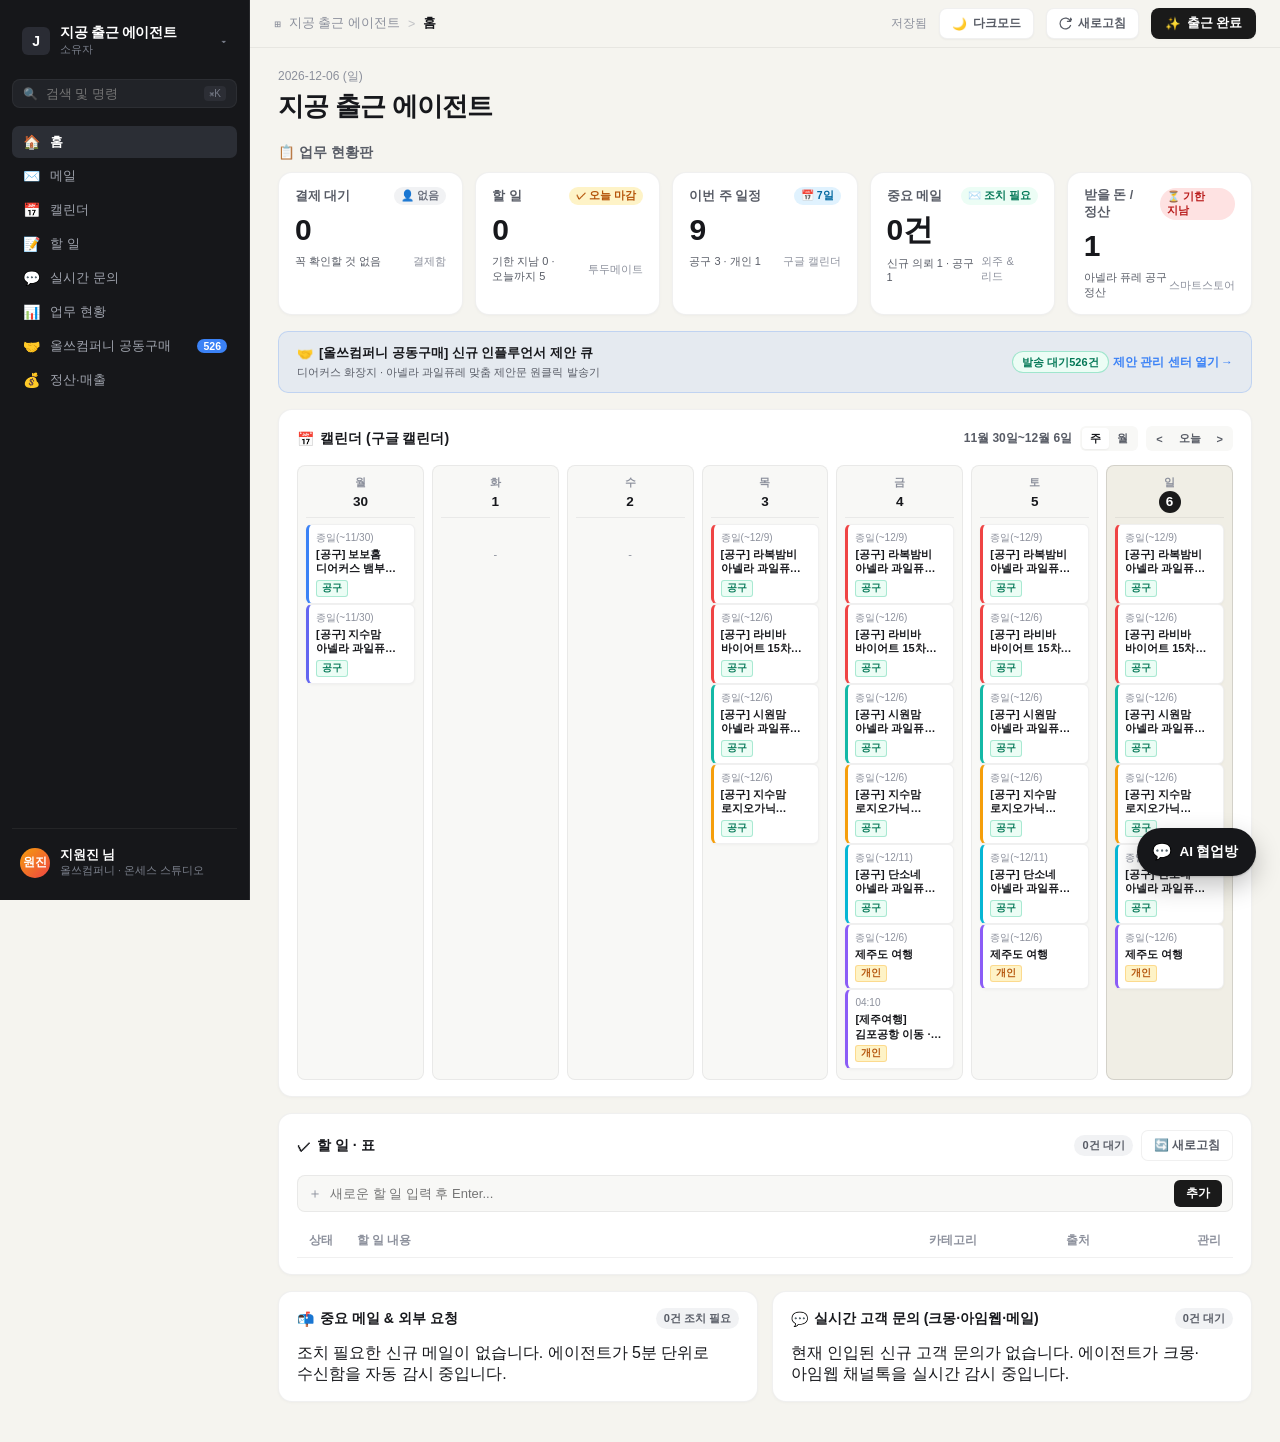
==== commit 5fcf6690: "feat: 업무관리 확장 (정산·매출 탭, 공구 일정·인플루언서 정산·상품 소싱·원천징수, 마감 알림) - 정산·매출 탭: 월별 매출·순수익·목표·달성률, 입력일·수정일, 정산 완" ====
--- a/index.html
+++ b/index.html
@@ -5,6 +5,7 @@
   <meta name="viewport" content="width=device-width, initial-scale=1.0, maximum-scale=1.0, user-scalable=no">
   <title>지공 출근 에이전트 | 업무 현황 대시보드</title>
   <link rel="stylesheet" href="styles.css?v=20261116_airoomwide">
+  <link rel="stylesheet" href="ops.css?v=20261125_ops">
 </head>
 <body>
   <div class="app-container">
@@ -150,6 +151,9 @@
       </nav>
 
       <main class="content-body">
+        <!-- 마감 알림 (로그인 시 ops.js 가 채움) -->
+        <div class="ops-alert-bar" id="ops-alert-bar" hidden></div>
+
         <!-- VIEW 1: HOME (오늘의 업무 현황판) -->
         <section class="view-section active" id="today-view">
           
@@ -525,6 +529,21 @@
             <div style="font-size: 11px; color: var(--text-tertiary); white-space: nowrap;">인플루언서 발굴 및 맞춤 제안문 원클릭 발송기</div>
           </div>
 
+          <!-- 공동구매 하위 메뉴 (2026-11-25) -->
+          <nav class="ops-subnav" id="ops-gonggu-subnav" aria-label="공동구매 하위 메뉴">
+            <button type="button" class="btn-campaign-tab active" data-ops="sub" data-sub="dm">DM 관리</button>
+            <button type="button" class="btn-campaign-tab" data-ops="sub" data-sub="events">공구 일정</button>
+            <button type="button" class="btn-campaign-tab" data-ops="sub" data-sub="settle">인플루언서 정산 <span class="ops-subnav-badge" id="ops-settle-badge" hidden></span></button>
+            <button type="button" class="btn-campaign-tab" data-ops="sub" data-sub="sourcing">상품 소싱</button>
+            <button type="button" class="btn-campaign-tab" data-ops="sub" data-sub="withholding">원천징수</button>
+          </nav>
+          <div class="ops-sub" data-sub="events" id="ops-events" hidden></div>
+          <div class="ops-sub" data-sub="settle" id="ops-settle" hidden></div>
+          <div class="ops-sub" data-sub="sourcing" id="ops-sourcing" hidden></div>
+          <div class="ops-sub" data-sub="withholding" id="ops-withholding" hidden></div>
+
+          <!-- DM 관리 (기존 공구 발송 센터) -->
+          <div class="ops-sub" data-sub="dm">
           <!-- 다중 상품/캠페인 전환 탭 바 -->
           <div class="gonggu-campaign-tabs" id="gonggu-campaign-tabs">
             <!-- JS에서 gongguCampaigns 기반 동적 렌더링 -->
@@ -539,7 +558,7 @@
               </div>
               <div style="display: flex; gap: 8px; align-items: center;">
                 <span class="section-badge" id="gonggu-active-badge" style="background: var(--accent-blue-light); color: var(--accent-blue-text);">댓글 100개+ 실사 검증</span>
-                <a href="https://docs.google.com/spreadsheets/d/14m88HAa0UiXZHC6TG0uBqmvbCzPno6yh/edit" target="_blank" class="btn-sm-tool" style="text-decoration: none;">📊 마스터 시트 열기 ↗</a>
+                <a href="https://docs.google.com/spreadsheets/d/1G49BotJ6PZ72rJWUOeTBYE4BeA94pJz1liGbtvDx2HU/edit" target="_blank" rel="noopener" class="btn-sm-tool" style="text-decoration: none;">📊 마스터 시트 열기 ↗</a>
               </div>
             </div>
 
@@ -562,52 +581,16 @@
               <!-- JS에서 동적 렌더링 -->
             </div>
           </div>
-        </section>
-
-        <!-- VIEW 8: 정산·매출 뷰 -->
+          </div><!-- /DM 관리 -->
+        </section>
+
+        <!-- VIEW 8: 정산·매출 뷰 (2026-11-25 업무관리 — 로그인 시 ops.js 가 채움) -->
         <section class="view-section" id="sales-view">
           <div class="view-summary-banner">
-            <div>💰 <strong>정산 및 매출 현황판</strong> · 크몽 · 카카오 비즈니스 · 스마트스토어</div>
-            <div style="font-size: 11px; color: var(--text-tertiary); white-space: nowrap;">세금계산서 및 수수료 실시간 실사</div>
-          </div>
-          <div class="dashboard-mid-grid" style="grid-template-columns: 1fr 1fr 1fr;">
-            <div class="panel-card">
-              <div class="panel-header">
-                <div class="panel-title"><span>🧾</span><span>크몽 10월 정산</span></div>
-                <span class="section-badge" style="background: var(--accent-green-light); color: var(--accent-green-text);">발행 완료</span>
-              </div>
-              <div style="font-size: 20px; font-weight: 800; color: var(--text-primary); margin: 6px 0 10px 0;">18,850원</div>
-              <div style="font-size: 11.5px; color: var(--text-secondary); line-height: 1.65;">
-                • 공급가액: 17,136원 (세액 1,714원)<br>
-                • 품목: 10월 판매 수수료 (전자세금계산서 역발행)<br>
-                • 상태: 11/1 팝빌 발행 완료 확인
-              </div>
-            </div>
-            <div class="panel-card">
-              <div class="panel-header">
-                <div class="panel-title"><span>💳</span><span>카카오 페이노트</span></div>
-                <span class="section-badge" style="background: var(--accent-blue-light); color: var(--accent-blue-text);">결제 완료</span>
-              </div>
-              <div style="font-size: 20px; font-weight: 800; color: var(--text-primary); margin: 6px 0 10px 0;">129,000원</div>
-              <div style="font-size: 11.5px; color: var(--text-secondary); line-height: 1.65;">
-                • 품목: 대표 전자책 실결제<br>
-                • 결제 방식: 페이노트 비즈니스 채널<br>
-                • 상태: 매출 집계 반영 완료
-              </div>
-            </div>
-            <div class="panel-card">
-              <div class="panel-header">
-                <div class="panel-title"><span>🛒</span><span>스마트스토어 더올쓰</span></div>
-                <span class="section-badge" style="background: var(--accent-green-light); color: var(--accent-green-text);">빠른정산 유지</span>
-              </div>
-              <div style="font-size: 20px; font-weight: 800; color: var(--text-primary); margin: 6px 0 10px 0;">정상 가동</div>
-              <div style="font-size: 11.5px; color: var(--text-secondary); line-height: 1.65;">
-                • 기준: 거래건수 및 반품률 충족<br>
-                • 빠른정산: 당일/익일 즉시 정산 유지<br>
-                • 상태: 11/1 네이버 통지 확인
-              </div>
-            </div>
-          </div>
+            <div>💰 <strong>정산·매출</strong> · 내 수수료 매출과 순수익 (공구 · 페이노트 · 온세스)</div>
+            <div style="font-size: 11px; color: var(--text-tertiary); white-space: nowrap;">🔒 로그인해야 보이는 비공개 정보</div>
+          </div>
+          <div id="ops-sales"></div>
         </section>
 
       </main>
@@ -633,7 +616,7 @@
       </header>
       <div class="airoom-panel__body">
         <iframe class="airoom-frame" id="airoom-frame" title="AI 협업방 — 구름이(피클)·클로드·코덱스·Cue"
-                data-src="./ai-chat-room/?room=Jeegong_0724&amp;embed=1&amp;v=20261117b"
+                data-src="./ai-chat-room/?room=Jeegong_0724&amp;embed=1&amp;v=20261117c"
                 loading="lazy" referrerpolicy="strict-origin-when-cross-origin" allow="clipboard-write"></iframe>
       </div>
     </section>
@@ -647,6 +630,7 @@
 
   <div class="toast-notice" id="toast-notice">클립보드에 복사되었습니다.</div>
 
-  <script src="app.js?v=20261117_airoom4"></script>
+  <script src="app.js?v=20261125_ops"></script>
+  <script src="ops.js?v=20261125_ops"></script>
 </body>
 </html>
--- a/ops.css
+++ b/ops.css
@@ -0,0 +1,137 @@
+/* 업무관리(ops.js) 전용 — 기존 styles.css 변수만 사용, 클래스는 ops- 접두어로 격리 */
+
+.ops-sub[hidden], .ops-alert-bar[hidden], .ops-subnav-badge[hidden] { display: none !important; }
+
+/* 하위 메뉴 */
+.ops-subnav { display: flex; gap: 8px; overflow-x: auto; padding-bottom: 10px; margin-bottom: 14px; border-bottom: 1px solid var(--border-subtle); scrollbar-width: none; }
+.ops-subnav::-webkit-scrollbar { display: none; }
+.ops-subnav .btn-campaign-tab.active { background: var(--text-primary); border-color: var(--text-primary); color: var(--bg-card); box-shadow: none; }
+.ops-subnav-badge { display: inline-block; min-width: 16px; padding: 0 5px; margin-left: 4px; border-radius: var(--radius-pill); background: var(--accent-red); color: #fff; font-size: 11px; line-height: 16px; text-align: center; }
+
+/* 공통 */
+.ops-card { margin-bottom: 16px; gap: 4px; }
+.ops-muted { color: var(--text-secondary); font-size: 12px; }
+.ops-empty { color: var(--text-secondary); font-size: 12.5px; padding: 14px 0; }
+.ops-stamp { display: block; color: var(--text-secondary); font-size: 11.5px; margin-top: 3px; }
+.ops-btn { padding: 6px 12px; font-size: 12px; font-weight: 600; border-radius: var(--radius-sm); border: 1px solid var(--border-strong); background: var(--bg-card); color: var(--text-primary); cursor: pointer; white-space: nowrap; font-family: inherit; }
+.ops-btn:hover { background: var(--bg-card-hover); }
+.ops-btn:disabled { opacity: .55; cursor: default; }
+.ops-btn--primary { background: var(--text-primary); border-color: var(--text-primary); color: var(--bg-card); }
+.ops-btn--primary:hover { background: var(--text-primary); opacity: .88; }
+.ops-btn--danger { color: var(--accent-red-text); }
+.ops-btn--icon { padding: 6px 9px; }
+.ops-link { background: none; border: 0; padding: 0; font-size: 12px; color: var(--text-secondary); text-decoration: underline; cursor: pointer; font-family: inherit; }
+.ops-wrap { flex-wrap: wrap; }
+
+.ops-card input, .ops-card select, .ops-toolbar input, .ops-login input, .ops-stat input {
+  font: inherit; font-size: 13px; padding: 7px 10px; border: 1px solid var(--border-strong); border-radius: var(--radius-sm);
+  background: var(--bg-card); color: var(--text-primary); min-width: 0; width: 100%; box-sizing: border-box;
+}
+.ops-card input[type="checkbox"] { width: auto; }
+[data-theme="dark"] .ops-card, [data-theme="dark"] .ops-toolbar, [data-theme="dark"] .ops-stat { color-scheme: dark; }
+.ops-card input:focus, .ops-card select:focus, .ops-login input:focus, .ops-stat input:focus, .ops-toolbar input:focus { outline: 2px solid var(--accent-blue); outline-offset: 1px; }
+
+/* 로그인 */
+.ops-login { display: flex; flex-direction: column; gap: 10px; max-width: 380px; margin: 8px 0 24px; padding: 20px; background: var(--bg-card); border: 1px solid var(--border-subtle); border-radius: var(--radius-md); }
+.ops-login strong { font-size: 14px; color: var(--text-primary); }
+.ops-login p { margin: 0; font-size: 12.5px; color: var(--text-secondary); line-height: 1.6; }
+
+/* 상단 마감 알림 */
+.ops-alert-bar { margin-bottom: 16px; padding: 12px 14px; background: var(--bg-card); border: 1px solid var(--border-subtle); border-radius: var(--radius-md); }
+.ops-alert-head { font-size: 12.5px; font-weight: 700; color: var(--text-primary); margin-bottom: 8px; }
+.ops-alert-head b { color: var(--accent-red-text); }
+.ops-alert-bar ul { list-style: none; margin: 0; padding: 0; display: flex; flex-direction: column; gap: 6px; }
+.ops-alert { display: grid; grid-template-columns: 96px 1fr auto; gap: 10px; align-items: center; padding: 7px 10px; border-radius: var(--radius-sm); font-size: 12.5px; cursor: pointer; border-left: 3px solid var(--accent-yellow); background: var(--accent-yellow-light); color: var(--text-primary); }
+.ops-alert--danger { border-left-color: var(--accent-red); background: var(--accent-red-light); }
+.ops-alert-kind { font-weight: 700; }
+.ops-alert-title { overflow: hidden; text-overflow: ellipsis; white-space: nowrap; }
+.ops-alert-due { font-weight: 600; white-space: nowrap; }
+.ops-alert--danger .ops-alert-due { color: var(--accent-red-text); }
+
+/* 정산·매출 */
+.ops-toolbar { display: flex; justify-content: space-between; align-items: center; gap: 10px; flex-wrap: wrap; margin-bottom: 14px; }
+.ops-month { display: flex; gap: 6px; align-items: center; }
+.ops-month input { width: 150px; }
+.ops-toolbar-right { display: flex; gap: 10px; align-items: center; }
+.ops-stats { display: grid; grid-template-columns: repeat(4, 1fr); gap: 12px; margin-bottom: 12px; }
+.ops-stat { display: flex; flex-direction: column; gap: 6px; padding: 14px 16px; background: var(--bg-card); border: 1px solid var(--border-subtle); border-radius: var(--radius-md); margin: 0; }
+.ops-stat > span { font-size: 12px; color: var(--text-secondary); }
+.ops-stat strong { font-size: 20px; font-weight: 800; color: var(--text-primary); letter-spacing: -0.02em; }
+.ops-inline { display: flex; gap: 6px; }
+.ops-bar { height: 6px; border-radius: var(--radius-pill); background: var(--bg-card-subtle); border: 1px solid var(--border-subtle); overflow: hidden; }
+.ops-bar i { display: block; height: 100%; background: var(--accent-green); }
+.ops-biz { display: flex; flex-wrap: wrap; gap: 8px 20px; padding: 10px 14px; margin-bottom: 16px; font-size: 12.5px; color: var(--text-secondary); background: var(--bg-card-subtle); border: 1px solid var(--border-subtle); border-radius: var(--radius-sm); }
+.ops-biz b { color: var(--text-primary); }
+
+.ops-chip { display: inline-block; padding: 2px 7px; border-radius: var(--radius-xs); font-size: 11px; font-weight: 700; background: var(--bg-card-subtle); color: var(--text-secondary); border: 1px solid var(--border-subtle); margin-right: 4px; }
+.ops-chip--gonggu { background: var(--accent-blue-light); color: var(--accent-blue-text); border-color: transparent; }
+.ops-chip--paynote { background: var(--accent-green-light); color: var(--accent-green-text); border-color: transparent; }
+.ops-chip--onsess { background: var(--accent-purple-light); color: var(--accent-purple-text); border-color: transparent; }
+
+/* 목록 줄 */
+.ops-row { display: grid; grid-template-columns: 1fr auto auto; gap: 12px; align-items: center; padding: 11px 0; border-top: 1px solid var(--border-subtle); font-size: 13px; color: var(--text-primary); }
+.ops-row-main { min-width: 0; line-height: 1.55; }
+.ops-row-main > .ops-muted { display: block; }
+.ops-row-main a { color: var(--text-primary); text-decoration: none; }
+.ops-row-main a:hover { text-decoration: underline; }
+.ops-row-nums { display: flex; gap: 14px; align-items: center; font-size: 12.5px; color: var(--text-secondary); white-space: nowrap; }
+.ops-row-nums b { color: var(--text-primary); }
+.ops-row-nums select { width: auto; }
+.ops-row-actions { display: flex; gap: 6px; }
+
+.ops-pill { display: inline-block; padding: 3px 8px; border-radius: var(--radius-pill); font-size: 11px; font-weight: 700; white-space: nowrap; background: var(--bg-card-subtle); color: var(--text-secondary); border: 1px solid var(--border-subtle); }
+.ops-pill--info, .ops-pill--amount { background: var(--accent-blue-light); color: var(--accent-blue-text); border-color: transparent; }
+.ops-pill--warn, .ops-pill--waiting { background: var(--accent-yellow-light); color: var(--accent-yellow-text); border-color: transparent; }
+.ops-pill--bad { background: var(--accent-red-light); color: var(--accent-red-text); border-color: transparent; }
+.ops-pill--paid { background: var(--accent-purple-light); color: var(--accent-purple-text); border-color: transparent; }
+.ops-pill--done { background: var(--accent-green-light); color: var(--accent-green-text); border-color: transparent; }
+
+.ops-note { font-size: 12.5px; line-height: 1.6; color: var(--text-secondary); background: var(--bg-card-subtle); border: 1px solid var(--border-subtle); border-radius: var(--radius-sm); padding: 10px 12px; margin-bottom: 8px; }
+.ops-note--bad { background: var(--accent-red-light); color: var(--accent-red-text); border-color: transparent; }
+.ops-group { margin-top: 10px; }
+.ops-group-title { font-size: 12px; font-weight: 700; color: var(--text-secondary); padding: 6px 0; }
+.ops-group-title span { color: var(--text-primary); }
+.ops-help { margin-top: 14px; font-size: 12.5px; color: var(--text-secondary); }
+.ops-help summary { cursor: pointer; font-weight: 600; color: var(--text-primary); }
+.ops-help code { display: inline-block; margin-top: 4px; padding: 4px 8px; border-radius: var(--radius-xs); background: var(--bg-card-subtle); border: 1px solid var(--border-subtle); color: var(--text-primary); user-select: all; word-break: break-all; }
+
+/* 입력 폼 */
+.ops-form { padding: 14px; margin: 6px 0 10px; background: var(--bg-card-subtle); border: 1px solid var(--border-subtle); border-radius: var(--radius-sm); }
+.ops-form-title { font-size: 13px; font-weight: 700; color: var(--text-primary); margin-bottom: 10px; }
+.ops-grid { display: grid; grid-template-columns: repeat(4, minmax(0, 1fr)); gap: 10px; }
+.ops-field { display: flex; flex-direction: column; gap: 4px; font-size: 11.5px; font-weight: 600; color: var(--text-secondary); }
+.ops-field--wide { grid-column: span 2; }
+.ops-check { display: flex; align-items: center; gap: 6px; font-size: 12.5px; font-weight: 600; color: var(--text-primary); cursor: pointer; }
+.ops-form-actions { display: flex; justify-content: flex-end; align-items: center; gap: 8px; margin-top: 10px; }
+.ops-form-actions .ops-stamp { margin: 0 auto 0 0; }
+
+/* 정산 카드 */
+.ops-settle { padding: 14px; margin-top: 10px; border: 1px solid var(--border-subtle); border-radius: var(--radius-sm); background: var(--bg-card); }
+.ops-settle--late { border-color: var(--accent-red); box-shadow: inset 3px 0 0 var(--accent-red); }
+.ops-settle-head { display: flex; flex-wrap: wrap; align-items: center; gap: 8px; margin-bottom: 10px; font-size: 13px; color: var(--text-primary); }
+.ops-settle-head .ops-pill { margin-left: auto; }
+
+/* 원천징수 표 */
+.ops-table { display: flex; flex-direction: column; margin-top: 8px; }
+.ops-tr { display: grid; grid-template-columns: 1fr 1fr 1.3fr 1.3fr 1.3fr; gap: 10px; align-items: center; padding: 10px 0; border-top: 1px solid var(--border-subtle); font-size: 13px; color: var(--text-primary); }
+.ops-th { font-size: 11.5px; font-weight: 700; color: var(--text-secondary); border-top: 0; }
+.ops-tr--bad { color: var(--accent-red-text); }
+
+@media (max-width: 1080px) {
+  .ops-stats { grid-template-columns: repeat(2, 1fr); }
+  .ops-grid { grid-template-columns: repeat(2, minmax(0, 1fr)); }
+}
+@media (max-width: 640px) {
+  .ops-stats { grid-template-columns: 1fr 1fr; gap: 8px; }
+  .ops-stat { padding: 12px; }
+  .ops-stat strong { font-size: 17px; }
+  .ops-grid { grid-template-columns: 1fr 1fr; }
+  .ops-field--wide { grid-column: 1 / -1; }
+  .ops-row { grid-template-columns: 1fr; gap: 8px; }
+  .ops-row-nums { flex-wrap: wrap; white-space: normal; }
+  .ops-alert { grid-template-columns: 1fr auto; }
+  .ops-alert-title { grid-column: 1 / -1; grid-row: 2; white-space: normal; }
+  .ops-tr { grid-template-columns: 1fr 1fr; }
+  .ops-th { display: none; }
+  .ops-month input { width: 130px; }
+}
